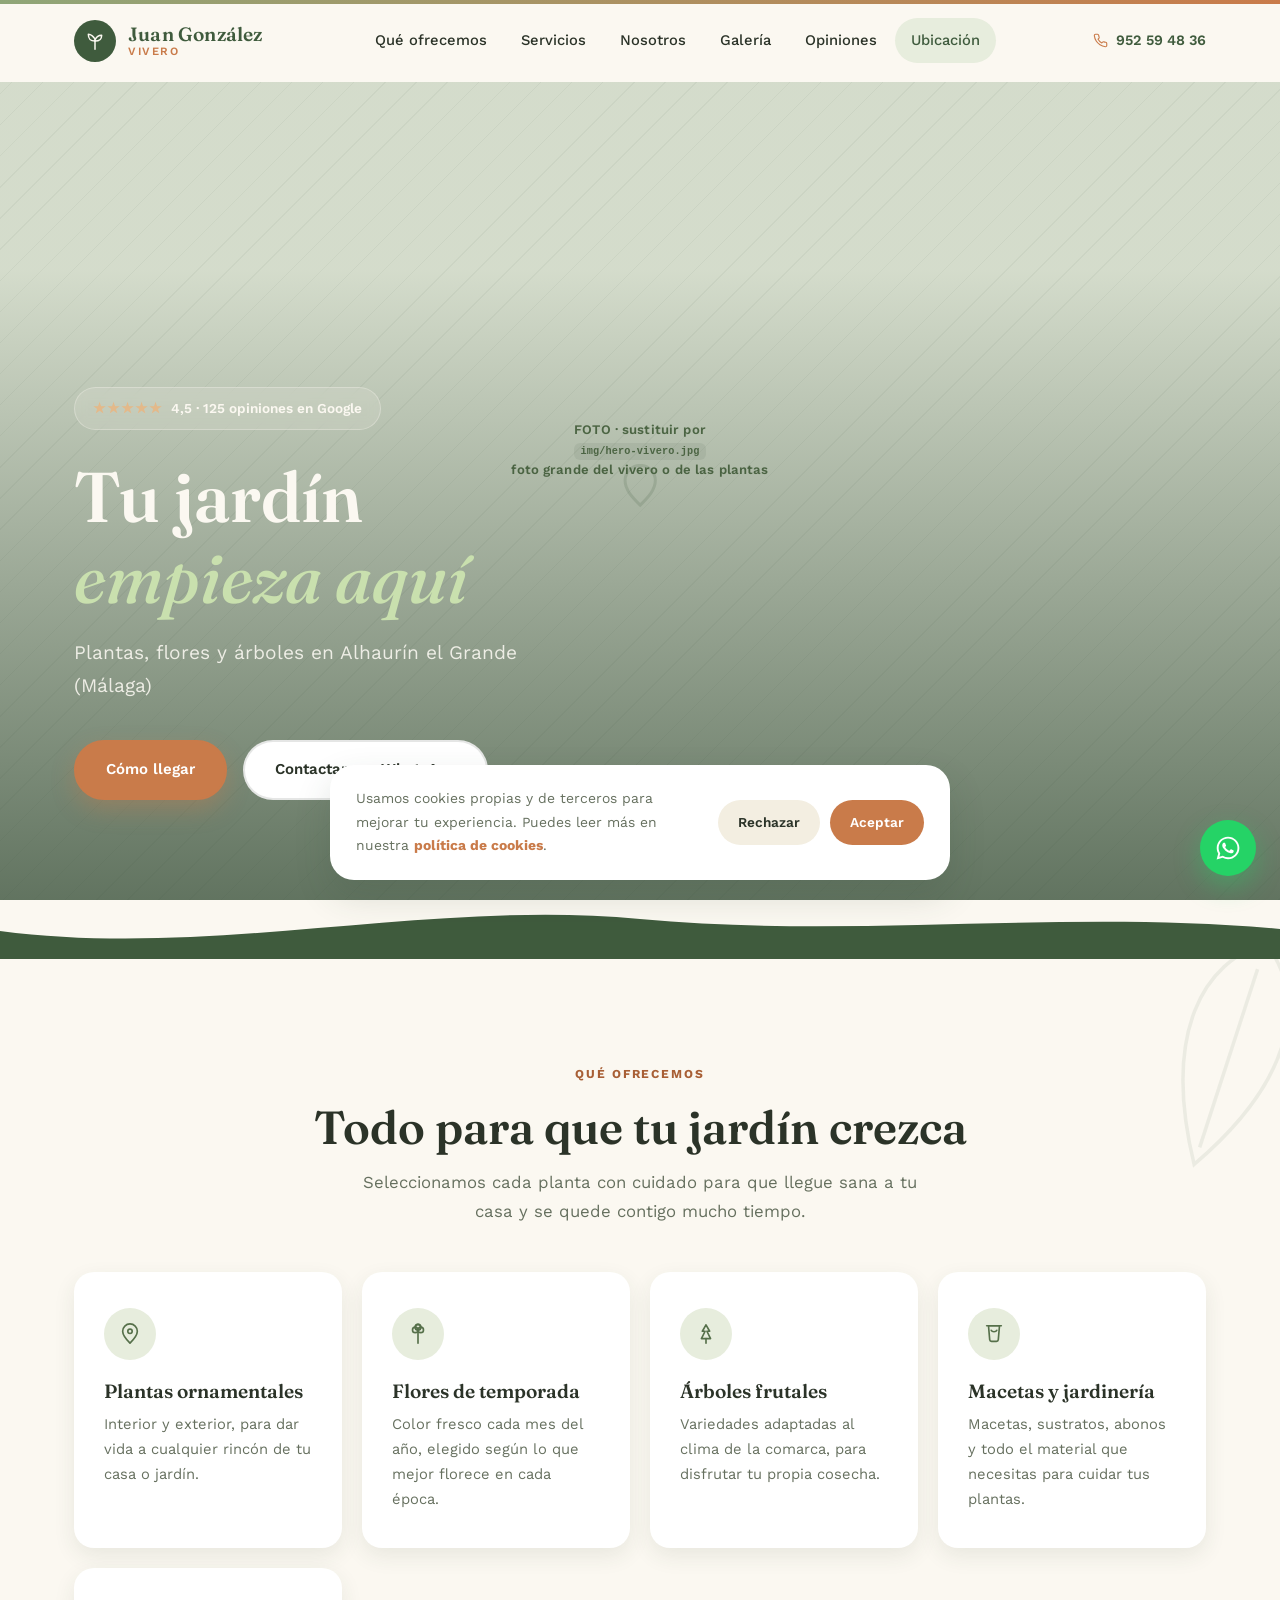
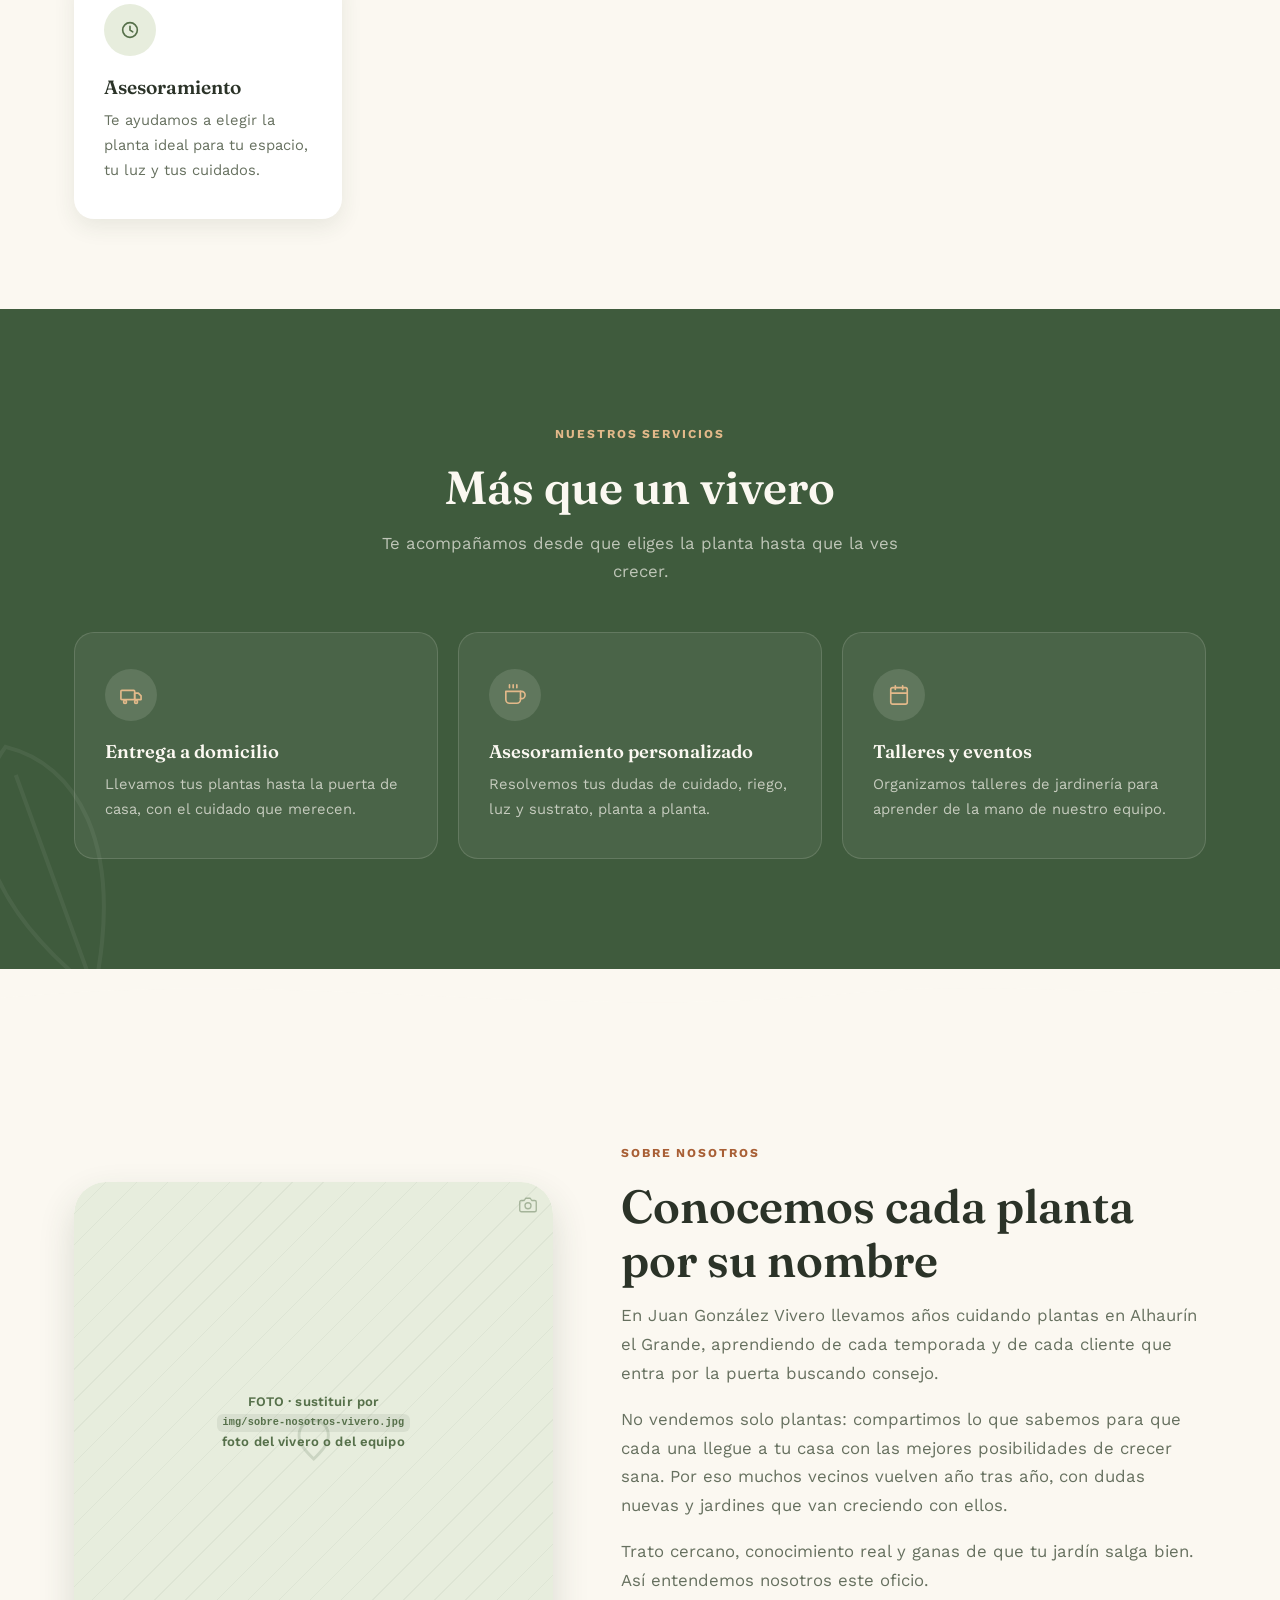
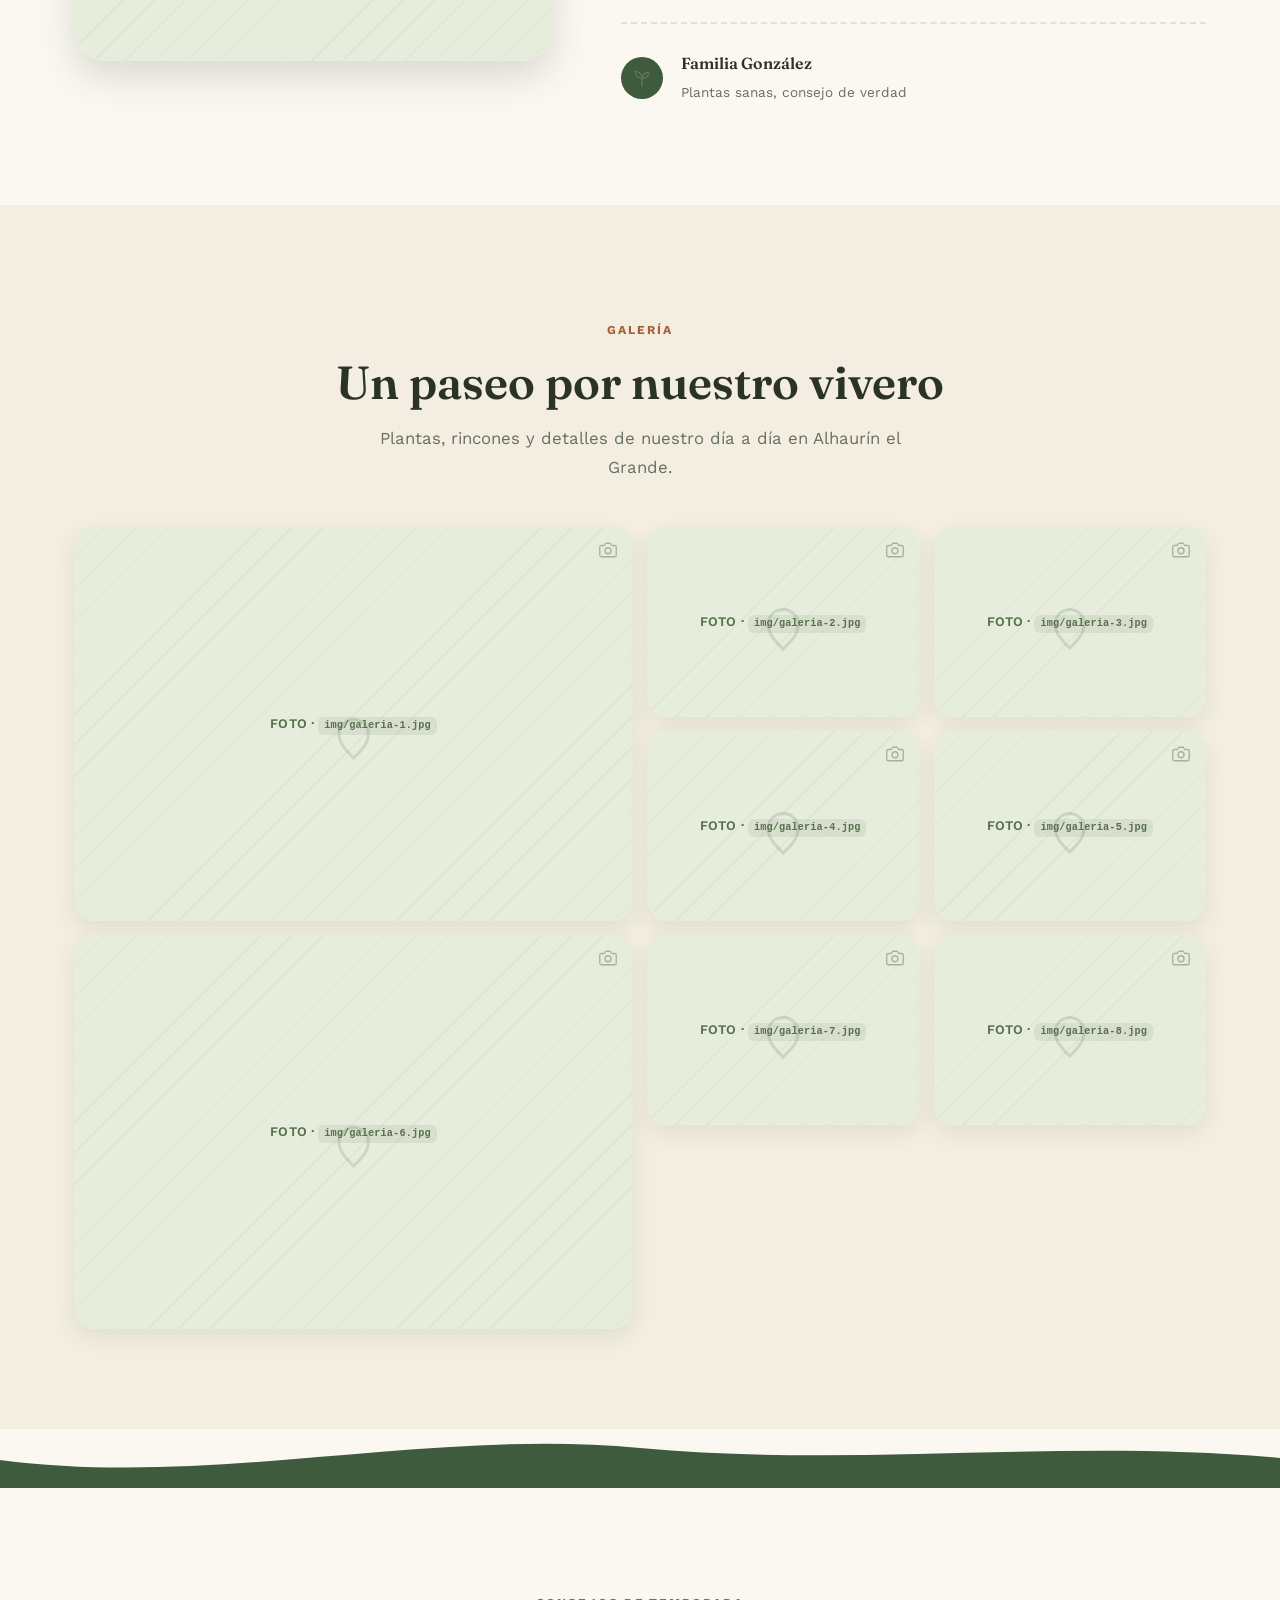
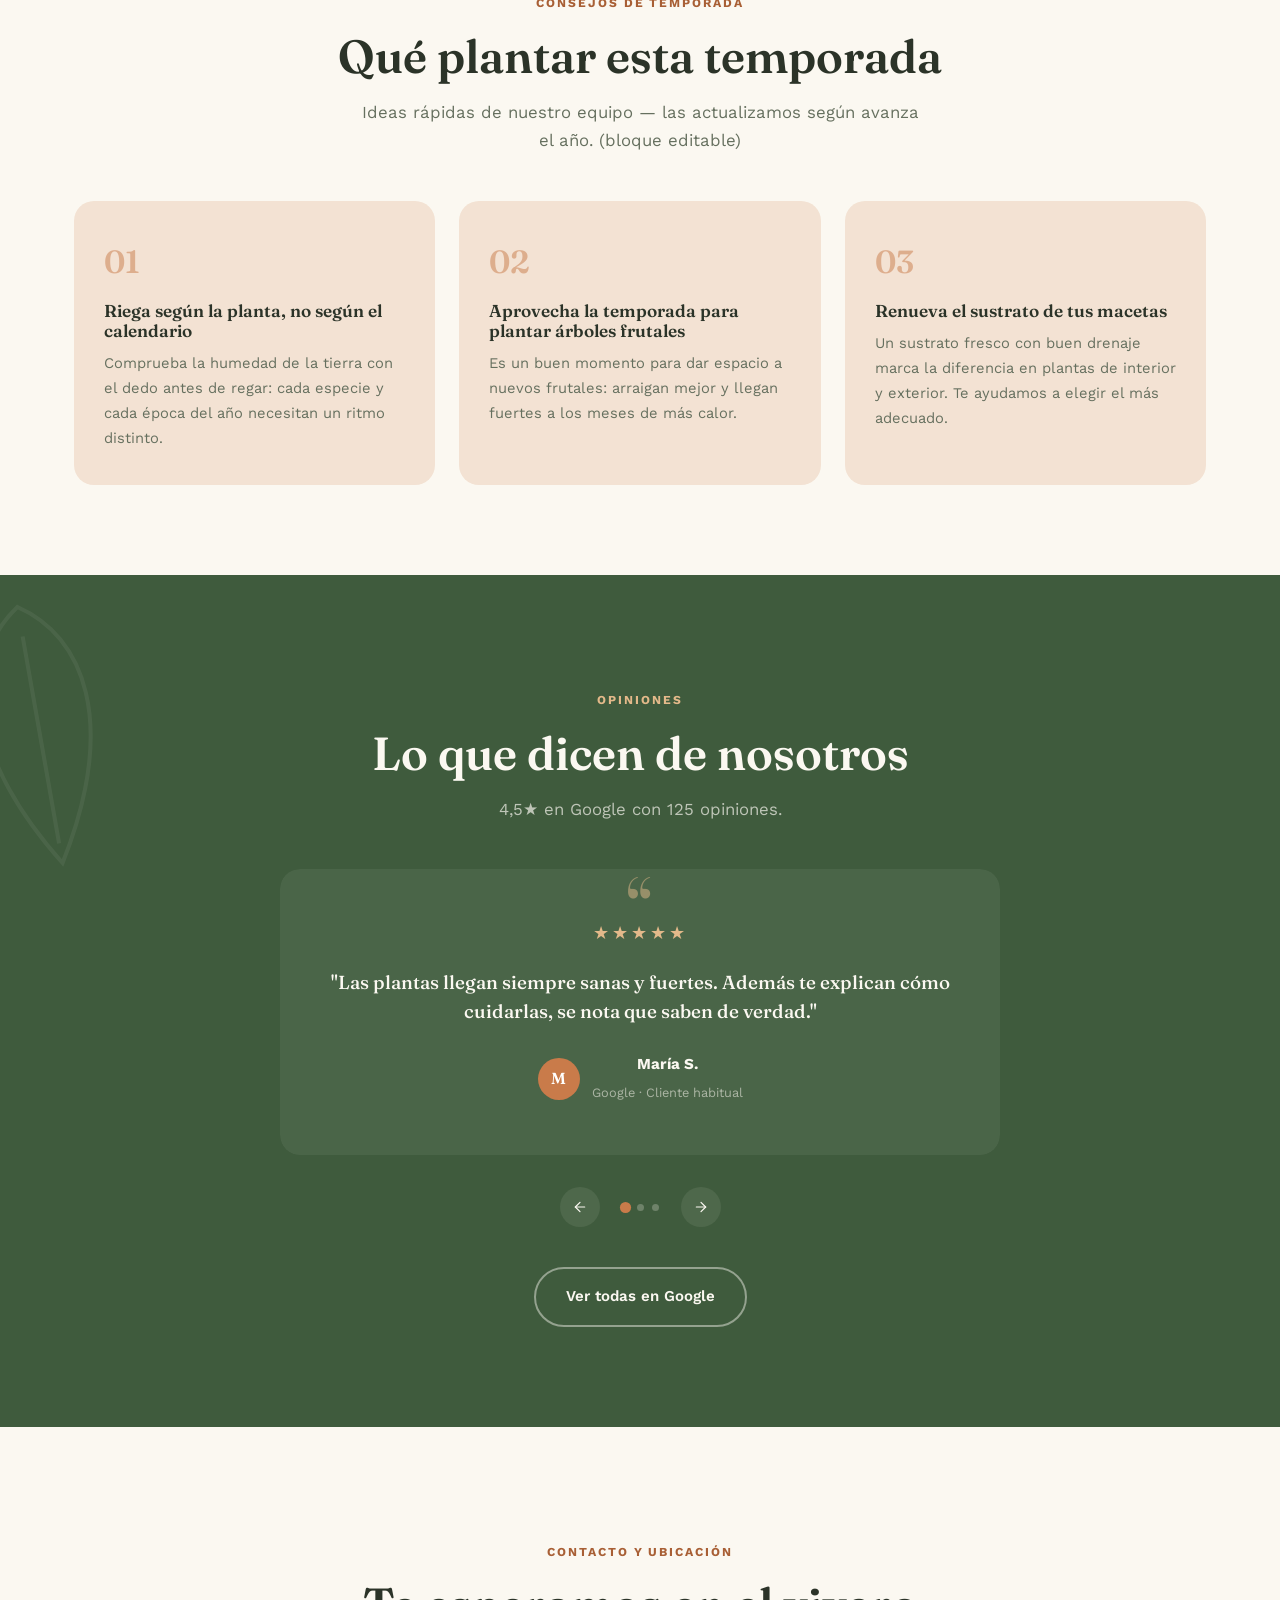
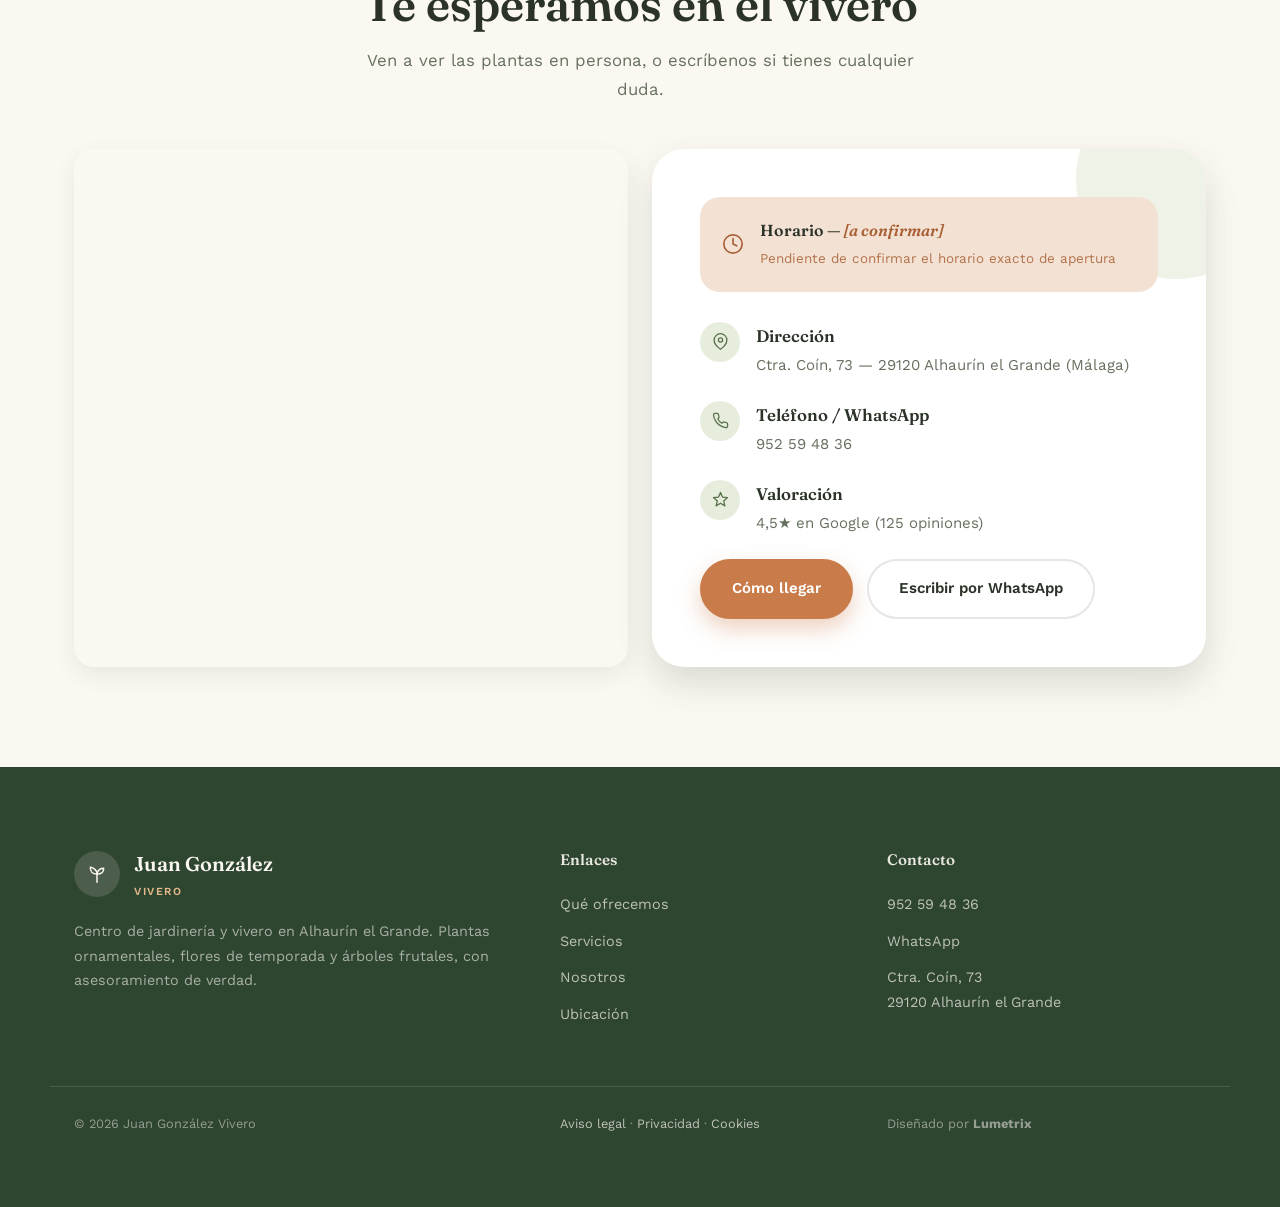
==== index.html @ 70d8cc51 "Primera versión de la web de Juan González Vivero One-page en HTML/CSS/JS puro con hero, categorías," ====
<!DOCTYPE html>
<html lang="es">
<head>
<meta charset="UTF-8">
<meta name="viewport" content="width=device-width, initial-scale=1.0">
<title>Juan González Vivero — Centro de Jardinería en Alhaurín el Grande (Málaga)</title>
<meta name="description" content="Vivero en Alhaurín el Grande: plantas ornamentales, flores de temporada y árboles frutales. Centro de jardinería en Málaga con asesoramiento experto, entrega a domicilio y talleres. Ctra. Coín, 73.">
<link rel="canonical" href="https://juangonzalezvivero.es/">

<!-- Open Graph -->
<meta property="og:type" content="website">
<meta property="og:title" content="Juan González Vivero — Centro de Jardinería en Alhaurín el Grande">
<meta property="og:description" content="Plantas ornamentales, flores de temporada y árboles frutales. Asesoramiento experto, entrega a domicilio y talleres en nuestro vivero de Alhaurín el Grande (Málaga).">
<meta property="og:image" content="img/og-vivero.jpg">
<meta property="og:image:width" content="1200">
<meta property="og:image:height" content="630">
<meta property="og:locale" content="es_ES">
<meta property="og:site_name" content="Juan González Vivero">
<meta name="twitter:card" content="summary_large_image">

<!-- Favicon -->
<link rel="icon" href="img/favicon.svg" type="image/svg+xml">
<link rel="alternate icon" href="favicon.ico">
<link rel="manifest" href="site.webmanifest">
<meta name="theme-color" content="#3F5B3D">

<!-- Fuentes -->
<link rel="preconnect" href="https://fonts.googleapis.com">
<link rel="preconnect" href="https://fonts.gstatic.com" crossorigin>
<link href="https://fonts.googleapis.com/css2?family=Fraunces:opsz,wght@9..144,500;9..144,600;9..144,700&family=Work+Sans:wght@400;500;600;700&display=swap" rel="stylesheet">

<link rel="stylesheet" href="css/style.css?v=1">

<!-- Schema.org: GardenStore -->
<script type="application/ld+json">
{
  "@context": "https://schema.org",
  "@type": "GardenStore",
  "@id": "https://juangonzalezvivero.es/#negocio",
  "name": "Juan González Vivero",
  "image": "https://juangonzalezvivero.es/img/og-vivero.jpg",
  "telephone": "+34952594836",
  "priceRange": "€€",
  "address": {
    "@type": "PostalAddress",
    "streetAddress": "Ctra. Coín, 73",
    "addressLocality": "Alhaurín el Grande",
    "addressRegion": "Málaga",
    "postalCode": "29120",
    "addressCountry": "ES"
  },
  "geo": {
    "@type": "GeoCoordinates",
    "latitude": 36.6435,
    "longitude": -4.6889
  },
  "aggregateRating": {
    "@type": "AggregateRating",
    "ratingValue": "4.5",
    "reviewCount": "125"
  }
}
</script>
</head>
<body>

<a href="#inicio" class="skip-link">Ir al contenido principal</a>
<div class="franja-acento" aria-hidden="true"></div>

<!-- ============ HEADER ============ -->
<header class="header" id="header">
  <div class="contenedor">
    <a href="#inicio" class="logo">
      <span class="logo-badge" aria-hidden="true">
        <svg class="icono-svg" viewBox="0 0 24 24"><path d="M12 22V12"/><path d="M12 12C12 6 6 4 4 4c0 6 2 8 8 8Z"/><path d="M12 12c0-5 5-7 8-7 0 6-3 7-8 7Z"/></svg>
      </span>
      <span class="logo-texto">Juan González<span>Vivero</span></span>
    </a>

    <nav class="nav-desktop">
      <a href="#ofrecemos">Qué ofrecemos</a>
      <a href="#servicios">Servicios</a>
      <a href="#nosotros">Nosotros</a>
      <a href="#galeria">Galería</a>
      <a href="#opiniones">Opiniones</a>
      <a href="#contacto">Ubicación</a>
    </nav>

    <div class="nav-cta">
      <a href="tel:+34952594836" class="nav-tel"><svg class="icono-svg" viewBox="0 0 24 24"><path d="M22 16.92v3a2 2 0 0 1-2.18 2 19.79 19.79 0 0 1-8.63-3.07 19.5 19.5 0 0 1-6-6 19.79 19.79 0 0 1-3.07-8.67A2 2 0 0 1 4.11 2h3a2 2 0 0 1 2 1.72c.127.96.361 1.903.7 2.81a2 2 0 0 1-.45 2.11L8.09 9.91a16 16 0 0 0 6 6l1.27-1.27a2 2 0 0 1 2.11-.45c.907.339 1.85.573 2.81.7A2 2 0 0 1 22 16.92z"/></svg> 952 59 48 36</a>
      <button class="btn-menu" id="btnMenu" aria-label="Abrir menú">
        <span></span><span></span><span></span>
      </button>
    </div>
  </div>

  <div class="nav-movil" id="navMovil">
    <a href="#ofrecemos">Qué ofrecemos</a>
    <a href="#servicios">Servicios</a>
    <a href="#nosotros">Nosotros</a>
    <a href="#galeria">Galería</a>
    <a href="#opiniones">Opiniones</a>
    <a href="#contacto">Ubicación</a>
    <a href="tel:+34952594836" class="nav-tel"><svg class="icono-svg" viewBox="0 0 24 24"><path d="M22 16.92v3a2 2 0 0 1-2.18 2 19.79 19.79 0 0 1-8.63-3.07 19.5 19.5 0 0 1-6-6 19.79 19.79 0 0 1-3.07-8.67A2 2 0 0 1 4.11 2h3a2 2 0 0 1 2 1.72c.127.96.361 1.903.7 2.81a2 2 0 0 1-.45 2.11L8.09 9.91a16 16 0 0 0 6 6l1.27-1.27a2 2 0 0 1 2.11-.45c.907.339 1.85.573 2.81.7A2 2 0 0 1 22 16.92z"/></svg> 952 59 48 36</a>
  </div>
</header>

<!-- ============ HERO ============ -->
<section class="hero" id="inicio">
  <div class="hero-fondo">
    <div class="img-placeholder img-placeholder-hero" role="img" aria-label="Foto del vivero pendiente">
      <span>FOTO · sustituir por<br><code>img/hero-vivero.jpg</code><br>foto grande del vivero o de las plantas</span>
    </div>
  </div>
  <div class="hero-velo" aria-hidden="true"></div>

  <div class="contenedor hero-contenido">
    <span class="badge-valoracion"><span class="estrellas">★★★★★</span> 4,5 · 125 opiniones en Google</span>
    <h1>Tu jardín<br><em>empieza aquí</em></h1>
    <p class="hero-sub">Plantas, flores y árboles en Alhaurín el Grande (Málaga)</p>
    <div class="hero-botones">
      <a href="https://www.google.com/maps/dir/?api=1&destination=Ctra.+Co%C3%ADn+73+Alhaur%C3%ADn+el+Grande+M%C3%A1laga" target="_blank" rel="noopener" class="btn btn-primario">Cómo llegar</a>
      <a href="https://wa.me/34952594836?text=Hola%2C%20quer%C3%ADa%20hacer%20una%20consulta" target="_blank" rel="noopener" class="btn btn-secundario">Contactar por WhatsApp</a>
    </div>
  </div>

  <a href="#ofrecemos" class="hero-scroll" aria-label="Bajar a la siguiente sección">
    <svg class="icono-svg" viewBox="0 0 24 24"><line x1="12" y1="5" x2="12" y2="19"/><polyline points="19 12 12 19 5 12"/></svg>
  </a>
</section>

<div class="separador separador-1" aria-hidden="true">
  <svg viewBox="0 0 1200 60" preserveAspectRatio="none"><path d="M0,32 C200,60 400,0 600,20 C800,40 1000,10 1200,30 L1200,60 L0,60 Z"/></svg>
</div>

<!-- ============ QUÉ OFRECEMOS ============ -->
<section class="ofrecemos" id="ofrecemos">
  <div class="hoja-decorativa hoja-1" aria-hidden="true">
    <svg viewBox="0 0 100 140"><path d="M50 5C20 25 10 70 50 135C90 70 80 25 50 5Z"/><line x1="50" y1="20" x2="50" y2="125"/></svg>
  </div>
  <div class="contenedor">
    <div class="cabecera-seccion reveal">
      <span class="etiqueta">Qué ofrecemos</span>
      <h2 class="titulo-seccion">Todo para que tu jardín crezca</h2>
      <p class="subtitulo-seccion">Seleccionamos cada planta con cuidado para que llegue sana a tu casa y se quede contigo mucho tiempo.</p>
    </div>

    <div class="grid-categorias">
      <div class="tarjeta-categoria reveal reveal-1">
        <div class="icono-categoria"><svg class="icono-svg" viewBox="0 0 24 24"><path d="M12 22c-4-4-8-8-8-13a8 8 0 0 1 16 0c0 5-4 9-8 13Z"/><circle cx="12" cy="9" r="2.4"/></svg></div>
        <h3>Plantas ornamentales</h3>
        <p>Interior y exterior, para dar vida a cualquier rincón de tu casa o jardín.</p>
      </div>
      <div class="tarjeta-categoria reveal reveal-2">
        <div class="icono-categoria"><svg class="icono-svg" viewBox="0 0 24 24"><path d="M12 7.5a3 3 0 1 0 -3 -3 3 3 0 0 0 3 3Z"/><path d="M12 7.5a3 3 0 1 1 3 -3 3 3 0 0 1 -3 3Z"/><path d="M12 7.5a3 3 0 1 0 -3 3 3 3 0 0 0 3 -3Z"/><path d="M12 7.5a3 3 0 1 1 3 3 3 3 0 0 1 -3 -3Z"/><line x1="12" y1="10.5" x2="12" y2="22"/></svg></div>
        <h3>Flores de temporada</h3>
        <p>Color fresco cada mes del año, elegido según lo que mejor florece en cada época.</p>
      </div>
      <div class="tarjeta-categoria reveal reveal-3">
        <div class="icono-categoria"><svg class="icono-svg" viewBox="0 0 24 24"><path d="M12 2 8 9h3l-4 8h10l-4-8h3Z"/><line x1="12" y1="17" x2="12" y2="22"/></svg></div>
        <h3>Árboles frutales</h3>
        <p>Variedades adaptadas al clima de la comarca, para disfrutar tu propia cosecha.</p>
      </div>
      <div class="tarjeta-categoria reveal reveal-4">
        <div class="icono-categoria"><svg class="icono-svg" viewBox="0 0 24 24"><path d="M6 3h12l-1.3 15.2a2 2 0 0 1-2 1.8H9.3a2 2 0 0 1-2-1.8L6 3z"/><line x1="4" y1="3" x2="20" y2="3"/><path d="M9 8c1 2 5 2 6 0"/></svg></div>
        <h3>Macetas y jardinería</h3>
        <p>Macetas, sustratos, abonos y todo el material que necesitas para cuidar tus plantas.</p>
      </div>
      <div class="tarjeta-categoria reveal reveal-1">
        <div class="icono-categoria"><svg class="icono-svg" viewBox="0 0 24 24"><path d="M12 20a8 8 0 1 0 0-16 8 8 0 0 0 0 16Z"/><path d="M12 8v4l3 2"/></svg></div>
        <h3>Asesoramiento</h3>
        <p>Te ayudamos a elegir la planta ideal para tu espacio, tu luz y tus cuidados.</p>
      </div>
    </div>
  </div>
</section>

<!-- ============ SERVICIOS ============ -->
<section class="servicios seccion-oscura" id="servicios">
  <div class="hoja-decorativa hoja-2" aria-hidden="true">
    <svg viewBox="0 0 100 140"><path d="M50 5C20 25 10 70 50 135C90 70 80 25 50 5Z"/><line x1="50" y1="20" x2="50" y2="125"/></svg>
  </div>
  <div class="contenedor">
    <div class="cabecera-seccion reveal">
      <span class="etiqueta">Nuestros servicios</span>
      <h2 class="titulo-seccion">Más que un vivero</h2>
      <p class="subtitulo-seccion">Te acompañamos desde que eliges la planta hasta que la ves crecer.</p>
    </div>

    <div class="grid-servicios">
      <div class="tarjeta-servicio reveal reveal-1">
        <div class="icono-servicio"><svg class="icono-svg" viewBox="0 0 24 24"><rect x="1" y="7" width="15" height="10" rx="1"/><path d="M16 10h4l3 3v4h-7z"/><circle cx="5.5" cy="19.5" r="1.6"/><circle cx="17.5" cy="19.5" r="1.6"/></svg></div>
        <h4>Entrega a domicilio</h4>
        <p>Llevamos tus plantas hasta la puerta de casa, con el cuidado que merecen.</p>
      </div>
      <div class="tarjeta-servicio reveal reveal-2">
        <div class="icono-servicio"><svg class="icono-svg" viewBox="0 0 24 24"><path d="M18 8h1a4 4 0 0 1 0 8h-1"/><path d="M2 8h16v9a4 4 0 0 1-4 4H6a4 4 0 0 1-4-4V8z"/><line x1="6" y1="1" x2="6" y2="4"/><line x1="10" y1="1" x2="10" y2="4"/><line x1="14" y1="1" x2="14" y2="4"/></svg></div>
        <h4>Asesoramiento personalizado</h4>
        <p>Resolvemos tus dudas de cuidado, riego, luz y sustrato, planta a planta.</p>
      </div>
      <div class="tarjeta-servicio reveal reveal-3">
        <div class="icono-servicio"><svg class="icono-svg" viewBox="0 0 24 24"><rect x="3" y="4" width="18" height="18" rx="2"/><line x1="16" y1="2" x2="16" y2="6"/><line x1="8" y1="2" x2="8" y2="6"/><line x1="3" y1="10" x2="21" y2="10"/></svg></div>
        <h4>Talleres y eventos</h4>
        <p>Organizamos talleres de jardinería para aprender de la mano de nuestro equipo.</p>
      </div>
    </div>
  </div>
</section>

<div class="separador separador-2" aria-hidden="true">
  <svg viewBox="0 0 1200 60" preserveAspectRatio="none"><path d="M0,30 C300,0 500,55 800,25 C950,10 1100,35 1200,20 L1200,60 L0,60 Z"/></svg>
</div>

<!-- ============ SOBRE NOSOTROS ============ -->
<section class="nosotros" id="nosotros">
  <div class="contenedor">
    <div class="nosotros-imagen reveal">
      <div class="img-placeholder" role="img" aria-label="Foto del vivero o del equipo pendiente">
        <span>FOTO · sustituir por<br><code>img/sobre-nosotros-vivero.jpg</code><br>foto del vivero o del equipo</span>
      </div>
    </div>
    <div class="nosotros-texto reveal">
      <span class="etiqueta">Sobre nosotros</span>
      <h2 class="titulo-seccion">Conocemos cada planta por su nombre</h2>
      <p>En Juan González Vivero llevamos años cuidando plantas en Alhaurín el Grande, aprendiendo de cada temporada y de cada cliente que entra por la puerta buscando consejo.</p>
      <p>No vendemos solo plantas: compartimos lo que sabemos para que cada una llegue a tu casa con las mejores posibilidades de crecer sana. Por eso muchos vecinos vuelven año tras año, con dudas nuevas y jardines que van creciendo con ellos.</p>
      <p>Trato cercano, conocimiento real y ganas de que tu jardín salga bien. Así entendemos nosotros este oficio.</p>
      <div class="nosotros-firma">
        <span class="logo-badge" aria-hidden="true">
          <svg class="icono-svg" viewBox="0 0 24 24"><path d="M12 22V12"/><path d="M12 12C12 6 6 4 4 4c0 6 2 8 8 8Z"/><path d="M12 12c0-5 5-7 8-7 0 6-3 7-8 7Z"/></svg>
        </span>
        <div>
          <strong>Familia González</strong>
          <span>Plantas sanas, consejo de verdad</span>
        </div>
      </div>
    </div>
  </div>
</section>

<!-- ============ GALERÍA ============ -->
<section class="galeria" id="galeria">
  <div class="contenedor">
    <div class="cabecera-seccion reveal">
      <span class="etiqueta">Galería</span>
      <h2 class="titulo-seccion">Un paseo por nuestro vivero</h2>
      <p class="subtitulo-seccion">Plantas, rincones y detalles de nuestro día a día en Alhaurín el Grande.</p>
    </div>

    <div class="grid-galeria reveal">
      <button class="item-galeria item-galeria-grande" data-lightbox="1">
        <div class="img-placeholder"><span>FOTO · <code>img/galeria-1.jpg</code></span></div>
      </button>
      <button class="item-galeria" data-lightbox="2">
        <div class="img-placeholder"><span>FOTO · <code>img/galeria-2.jpg</code></span></div>
      </button>
      <button class="item-galeria" data-lightbox="3">
        <div class="img-placeholder"><span>FOTO · <code>img/galeria-3.jpg</code></span></div>
      </button>
      <button class="item-galeria" data-lightbox="4">
        <div class="img-placeholder"><span>FOTO · <code>img/galeria-4.jpg</code></span></div>
      </button>
      <button class="item-galeria" data-lightbox="5">
        <div class="img-placeholder"><span>FOTO · <code>img/galeria-5.jpg</code></span></div>
      </button>
      <button class="item-galeria item-galeria-grande" data-lightbox="6">
        <div class="img-placeholder"><span>FOTO · <code>img/galeria-6.jpg</code></span></div>
      </button>
      <button class="item-galeria" data-lightbox="7">
        <div class="img-placeholder"><span>FOTO · <code>img/galeria-7.jpg</code></span></div>
      </button>
      <button class="item-galeria" data-lightbox="8">
        <div class="img-placeholder"><span>FOTO · <code>img/galeria-8.jpg</code></span></div>
      </button>
    </div>
  </div>
</section>

<div class="separador separador-1" aria-hidden="true">
  <svg viewBox="0 0 1200 60" preserveAspectRatio="none"><path d="M0,32 C200,60 400,0 600,20 C800,40 1000,10 1200,30 L1200,60 L0,60 Z"/></svg>
</div>

<!-- ============ CONSEJOS DE TEMPORADA ============ -->
<section class="consejos" id="consejos">
  <div class="contenedor">
    <div class="cabecera-seccion reveal">
      <span class="etiqueta">Consejos de temporada</span>
      <h2 class="titulo-seccion">Qué plantar esta temporada</h2>
      <p class="subtitulo-seccion">Ideas rápidas de nuestro equipo — las actualizamos según avanza el año. <em>(bloque editable)</em></p>
    </div>

    <div class="grid-consejos">
      <div class="tarjeta-consejo reveal reveal-1">
        <span class="numero-consejo">01</span>
        <h4>Riega según la planta, no según el calendario</h4>
        <p>Comprueba la humedad de la tierra con el dedo antes de regar: cada especie y cada época del año necesitan un ritmo distinto.</p>
      </div>
      <div class="tarjeta-consejo reveal reveal-2">
        <span class="numero-consejo">02</span>
        <h4>Aprovecha la temporada para plantar árboles frutales</h4>
        <p>Es un buen momento para dar espacio a nuevos frutales: arraigan mejor y llegan fuertes a los meses de más calor.</p>
      </div>
      <div class="tarjeta-consejo reveal reveal-3">
        <span class="numero-consejo">03</span>
        <h4>Renueva el sustrato de tus macetas</h4>
        <p>Un sustrato fresco con buen drenaje marca la diferencia en plantas de interior y exterior. Te ayudamos a elegir el más adecuado.</p>
      </div>
    </div>
  </div>
</section>

<!-- ============ OPINIONES ============ -->
<section class="opiniones seccion-oscura" id="opiniones">
  <div class="hoja-decorativa hoja-3" aria-hidden="true">
    <svg viewBox="0 0 100 140"><path d="M50 5C20 25 10 70 50 135C90 70 80 25 50 5Z"/><line x1="50" y1="20" x2="50" y2="125"/></svg>
  </div>
  <div class="contenedor">
    <div class="cabecera-seccion reveal">
      <span class="etiqueta">Opiniones</span>
      <h2 class="titulo-seccion">Lo que dicen de nosotros</h2>
      <p class="subtitulo-seccion">4,5★ en Google con 125 opiniones.</p>
    </div>

    <div class="carrusel-wrap reveal">
      <div class="carrusel-pista">
        <div class="carrusel-slides" id="carruselSlides">
          <div class="slide-opinion">
            <div class="tarjeta-opinion">
              <div class="estrellas">★★★★★</div>
              <p>"Las plantas llegan siempre sanas y fuertes. Además te explican cómo cuidarlas, se nota que saben de verdad."</p>
              <div class="autor">
                <div class="avatar-opinion">M</div>
                <div><strong>María S.</strong><span>Google · Cliente habitual</span></div>
              </div>
            </div>
          </div>
          <div class="slide-opinion">
            <div class="tarjeta-opinion">
              <div class="estrellas">★★★★★</div>
              <p>"Gran variedad de árboles frutales y muy buen precio. El trato es cercano y te aconsejan sin prisa."</p>
              <div class="autor">
                <div class="avatar-opinion">J</div>
                <div><strong>José L.</strong><span>Google · Vecino de Alhaurín</span></div>
              </div>
            </div>
          </div>
          <div class="slide-opinion">
            <div class="tarjeta-opinion">
              <div class="estrellas">★★★★★</div>
              <p>"Fui buscando una planta para un rincón sin luz y salí con la ideal. Asesoramiento de diez."</p>
              <div class="autor">
                <div class="avatar-opinion">C</div>
                <div><strong>Carmen R.</strong><span>Google · Cliente habitual</span></div>
              </div>
            </div>
          </div>
        </div>
      </div>

      <div class="carrusel-controles">
        <button class="carrusel-flecha" id="flechaAnterior" aria-label="Anterior"><svg class="icono-svg" viewBox="0 0 24 24"><line x1="19" y1="12" x2="5" y2="12"/><polyline points="12 19 5 12 12 5"/></svg></button>
        <div class="carrusel-puntos" id="carruselPuntos"></div>
        <button class="carrusel-flecha" id="flechaSiguiente" aria-label="Siguiente"><svg class="icono-svg" viewBox="0 0 24 24"><line x1="5" y1="12" x2="19" y2="12"/><polyline points="12 5 19 12 12 19"/></svg></button>
      </div>
    </div>

    <div class="opiniones-cta reveal">
      <a href="https://www.google.com/maps/search/?api=1&query=Juan+Gonzalez+Vivero+Ctra+Coin+73+Alhaurin+el+Grande" target="_blank" rel="noopener" class="btn btn-outline-claro">Ver todas en Google</a>
    </div>
  </div>
</section>

<!-- ============ CONTACTO Y UBICACIÓN ============ -->
<section class="ubicacion" id="contacto">
  <div class="contenedor">
    <div class="cabecera-seccion reveal">
      <span class="etiqueta">Contacto y ubicación</span>
      <h2 class="titulo-seccion">Te esperamos en el vivero</h2>
      <p class="subtitulo-seccion">Ven a ver las plantas en persona, o escríbenos si tienes cualquier duda.</p>
    </div>

    <div class="ubicacion-grid reveal">
      <div class="ubicacion-mapa">
        <iframe
          src="https://www.google.com/maps?q=Ctra.+Co%C3%ADn+73+Alhaur%C3%ADn+el+Grande+M%C3%A1laga&output=embed"
          loading="lazy"
          referrerpolicy="no-referrer-when-downgrade"
          title="Mapa Juan González Vivero"></iframe>
      </div>

      <div class="ubicacion-info">
        <div class="horario-destacado">
          <svg class="icono-svg" viewBox="0 0 24 24"><circle cx="12" cy="12" r="10"/><polyline points="12 6 12 12 16 14"/></svg>
          <div>
            <strong>Horario — <em>[a confirmar]</em></strong>
            <span>Pendiente de confirmar el horario exacto de apertura</span>
          </div>
        </div>

        <div class="info-fila">
          <div class="info-icono"><svg class="icono-svg" viewBox="0 0 24 24"><path d="M21 10c0 7-9 13-9 13s-9-6-9-13a9 9 0 0 1 18 0z"/><circle cx="12" cy="10" r="3"/></svg></div>
          <div class="info-texto"><strong>Dirección</strong><p>Ctra. Coín, 73 — 29120 Alhaurín el Grande (Málaga)</p></div>
        </div>
        <div class="info-fila">
          <div class="info-icono"><svg class="icono-svg" viewBox="0 0 24 24"><path d="M22 16.92v3a2 2 0 0 1-2.18 2 19.79 19.79 0 0 1-8.63-3.07 19.5 19.5 0 0 1-6-6 19.79 19.79 0 0 1-3.07-8.67A2 2 0 0 1 4.11 2h3a2 2 0 0 1 2 1.72c.127.96.361 1.903.7 2.81a2 2 0 0 1-.45 2.11L8.09 9.91a16 16 0 0 0 6 6l1.27-1.27a2 2 0 0 1 2.11-.45c.907.339 1.85.573 2.81.7A2 2 0 0 1 22 16.92z"/></svg></div>
          <div class="info-texto"><strong>Teléfono / WhatsApp</strong><p><a href="tel:+34952594836">952 59 48 36</a></p></div>
        </div>
        <div class="info-fila">
          <div class="info-icono"><svg class="icono-svg" viewBox="0 0 24 24"><path d="M12 17.27L18.18 21l-1.64-7.03L22 9.24l-7.19-.61L12 2 9.19 8.63 2 9.24l5.46 4.73L5.82 21z"/></svg></div>
          <div class="info-texto"><strong>Valoración</strong><p>4,5★ en Google (125 opiniones)</p></div>
        </div>

        <div class="ubicacion-botones">
          <a href="https://www.google.com/maps/dir/?api=1&destination=Ctra.+Co%C3%ADn+73+Alhaur%C3%ADn+el+Grande+M%C3%A1laga" target="_blank" rel="noopener" class="btn btn-primario">Cómo llegar</a>
          <a href="https://wa.me/34952594836?text=Hola%2C%20quer%C3%ADa%20hacer%20una%20consulta" target="_blank" rel="noopener" class="btn btn-secundario">Escribir por WhatsApp</a>
        </div>
      </div>
    </div>
  </div>
</section>

<!-- ============ FOOTER ============ -->
<footer class="footer">
  <div class="contenedor">
    <div class="footer-col">
      <div class="footer-logo">
        <span class="logo-badge" aria-hidden="true">
          <svg class="icono-svg" viewBox="0 0 24 24"><path d="M12 22V12"/><path d="M12 12C12 6 6 4 4 4c0 6 2 8 8 8Z"/><path d="M12 12c0-5 5-7 8-7 0 6-3 7-8 7Z"/></svg>
        </span>
        <span class="footer-logo-texto">Juan González<span>Vivero</span></span>
      </div>
      <p>Centro de jardinería y vivero en Alhaurín el Grande. Plantas ornamentales, flores de temporada y árboles frutales, con asesoramiento de verdad.</p>
    </div>

    <div class="footer-col">
      <h5>Enlaces</h5>
      <ul>
        <li><a href="#ofrecemos">Qué ofrecemos</a></li>
        <li><a href="#servicios">Servicios</a></li>
        <li><a href="#nosotros">Nosotros</a></li>
        <li><a href="#contacto">Ubicación</a></li>
      </ul>
    </div>

    <div class="footer-col">
      <h5>Contacto</h5>
      <ul>
        <li><a href="tel:+34952594836">952 59 48 36</a></li>
        <li><a href="https://wa.me/34952594836" target="_blank" rel="noopener">WhatsApp</a></li>
        <li>Ctra. Coín, 73<br>29120 Alhaurín el Grande</li>
      </ul>
    </div>
  </div>

  <div class="contenedor footer-bottom">
    <span>© <span id="anio"></span> Juan González Vivero</span>
    <span>
      <a href="legal/aviso-legal.html">Aviso legal</a> ·
      <a href="legal/privacidad.html">Privacidad</a> ·
      <a href="legal/cookies.html">Cookies</a>
    </span>
    <span>Diseñado por <strong>Lumetrix</strong></span>
  </div>
</footer>

<!-- WhatsApp flotante -->
<a href="https://wa.me/34952594836?text=Hola%2C%20quer%C3%ADa%20hacer%20una%20consulta" target="_blank" rel="noopener" class="whatsapp-flotante" aria-label="Escribir por WhatsApp">
  <svg class="icono-whatsapp" viewBox="0 0 448 512" aria-hidden="true"><path d="M380.9 97.1C339 55.1 283.2 32 223.9 32c-122.4 0-222 99.6-222 222 0 39.1 10.2 77.3 29.6 111L0 480l117.7-30.9c32.4 17.7 68.9 27 106.1 27h.1c122.3 0 224.1-99.6 224.1-222 0-59.3-25.2-115-67.1-157zm-157 341.6c-33.2 0-65.7-8.9-94-25.7l-6.7-4-69.8 18.3L72 359.2l-4.4-7c-18.5-29.4-28.2-63.3-28.2-98.2 0-101.7 82.8-184.5 184.6-184.5 49.3 0 95.6 19.2 130.4 54.1 34.8 34.9 56.2 81.2 56.1 130.5 0 101.8-84.9 184.6-186.6 184.6zm101.2-138.2c-5.5-2.8-32.8-16.2-37.9-18-5.1-1.9-8.8-2.8-12.5 2.8-3.7 5.6-14.3 18-17.6 21.8-3.2 3.7-6.5 4.2-12 1.4-32.6-16.3-54-29.1-75.5-66-5.7-9.8 5.7-9.1 16.3-30.3 1.8-3.7.9-6.9-.5-9.7-1.4-2.8-12.5-30.1-17.1-41.2-4.5-10.8-9.1-9.3-12.5-9.5-3.2-.2-6.9-.2-10.6-.2-3.7 0-9.7 1.4-14.8 6.9-5.1 5.6-19.4 19-19.4 46.3s19.9 53.7 22.6 57.4c2.8 3.7 39.1 59.7 94.8 83.8 35.2 15.2 49 16.5 66.6 13.9 10.7-1.6 32.8-13.4 37.4-26.4 4.6-13 4.6-24.1 3.2-26.4-1.3-2.5-5-3.9-10.5-6.6z"/></svg>
</a>

<!-- Volver arriba -->
<button class="volver-arriba" id="btnVolverArriba" aria-label="Volver arriba">
  <svg class="icono-svg" viewBox="0 0 24 24"><line x1="12" y1="19" x2="12" y2="5"/><polyline points="5 12 12 5 19 12"/></svg>
</button>

<!-- Lightbox galería -->
<div class="lightbox" id="lightbox">
  <button class="lightbox-cerrar" id="lightboxCerrar" aria-label="Cerrar">
    <svg class="icono-svg" viewBox="0 0 24 24"><line x1="18" y1="6" x2="6" y2="18"/><line x1="6" y1="6" x2="18" y2="18"/></svg>
  </button>
  <div class="lightbox-contenido" id="lightboxContenido"></div>
</div>

<!-- Cookies -->
<div class="cookies-banner" id="cookiesBanner">
  <p>Usamos cookies propias y de terceros para mejorar tu experiencia. Puedes leer más en nuestra <a href="legal/cookies.html">política de cookies</a>.</p>
  <div class="cookies-botones">
    <button class="btn-cookie-rechazar" id="btnRechazarCookies">Rechazar</button>
    <button class="btn-cookie-aceptar" id="btnAceptarCookies">Aceptar</button>
  </div>
</div>

<script src="js/main.js"></script>
</body>
</html>
---- css/style.css ----
/* ============================================
   JUAN GONZÁLEZ VIVERO — estilos
   Dirección de arte: vivero natural, fresco y acogedor, con elegancia
   Paleta: verde hoja #3F5B3D · salvia #8FA678 · terracota #C97B4A · crema #FBF8F1
============================================ */

:root {
  --verde-oscuro: #2E4530;
  --verde-hoja: #3F5B3D;
  --verde-oliva: #6B7F4F;
  --salvia: #8FA678;
  --salvia-suave: #E7EDDD;
  --salvia-fuerte: #56704A;
  --terracota: #C97B4A;
  --terracota-suave: #F3E2D3;
  --terracota-fuerte: #A85F35;
  --crema: #FBF8F1;
  --crema-2: #F3EEE1;
  --texto: #2B3328;
  --texto-suave: #66705F;
  --blanco: #FFFFFF;
  --linea: rgba(43,51,40,0.12);
  --linea-clara: rgba(251,248,241,0.22);
  --radio: 20px;
  --sombra: 0 16px 36px rgba(46,69,48,0.16);
  --sombra-suave: 0 8px 22px rgba(46,69,48,0.09);
  --ff-display: 'Fraunces', serif;
  --ff-texto: 'Work Sans', sans-serif;
}

* { margin: 0; padding: 0; box-sizing: border-box; }

html { scroll-behavior: smooth; scroll-padding-top: 84px; }

body {
  font-family: var(--ff-texto);
  color: var(--texto);
  background: var(--crema);
  overflow-x: hidden;
  line-height: 1.7;
}

img { max-width: 100%; display: block; }
svg { display: block; }
em { font-style: normal; }

a { text-decoration: none; color: inherit; }
ul { list-style: none; }
button { font: inherit; }

:focus-visible { outline: 2px solid var(--terracota); outline-offset: 2px; }

.skip-link {
  position: fixed;
  top: -60px;
  left: 12px;
  z-index: 2000;
  background: var(--verde-hoja);
  color: var(--crema);
  font-family: var(--ff-texto);
  font-weight: 700;
  font-size: 0.85rem;
  padding: 12px 20px;
  border-radius: 50px;
  transition: top .2s ease;
}
.skip-link:focus { top: 12px; }

.franja-acento {
  position: fixed;
  top: 0; left: 0; right: 0;
  height: 4px;
  background: linear-gradient(90deg, var(--salvia), var(--terracota));
  z-index: 1001;
}

h1, h2, h3, h4 {
  font-family: var(--ff-display);
  font-weight: 600;
  color: var(--texto);
  line-height: 1.16;
}

.contenedor {
  width: 100%;
  max-width: 1180px;
  margin: 0 auto;
  padding: 0 24px;
}

section { position: relative; }

.icono-svg { width: 1em; height: 1em; stroke: currentColor; fill: none; stroke-width: 1.8; stroke-linecap: round; stroke-linejoin: round; flex-shrink: 0; }

.etiqueta {
  display: inline-flex;
  align-items: center;
  gap: 8px;
  font-family: var(--ff-texto);
  font-weight: 700;
  font-size: 0.76rem;
  letter-spacing: 0.16em;
  text-transform: uppercase;
  color: var(--terracota-fuerte);
  margin-bottom: 16px;
}

.titulo-seccion {
  font-size: clamp(2rem, 4.2vw, 2.9rem);
  margin-bottom: 14px;
  font-weight: 600;
}

.subtitulo-seccion {
  color: var(--texto-suave);
  font-size: 1.05rem;
  max-width: 560px;
  margin-bottom: 46px;
}

.cabecera-seccion { text-align: center; margin: 0 auto 10px; }
.cabecera-seccion .subtitulo-seccion { margin-left: auto; margin-right: auto; }
.cabecera-seccion .etiqueta { justify-content: center; }

.seccion-oscura { background: var(--verde-hoja); color: var(--crema); }
.seccion-oscura .titulo-seccion, .seccion-oscura h3, .seccion-oscura h4 { color: var(--crema); }
.seccion-oscura .subtitulo-seccion { color: rgba(251,248,241,0.68); }
.seccion-oscura .etiqueta { color: #E3B98A; }

/* -------- Scroll reveal -------- */
.reveal {
  opacity: 0;
  transform: translateY(18px);
  transition: opacity 0.6s ease, transform 0.6s ease;
}
.reveal.visible { opacity: 1; transform: translateY(0); }
.reveal-1 { transition-delay: .05s; }
.reveal-2 { transition-delay: .12s; }
.reveal-3 { transition-delay: .19s; }
.reveal-4 { transition-delay: .26s; }

/* -------- Botones -------- */
.btn {
  display: inline-flex;
  align-items: center;
  justify-content: center;
  gap: 10px;
  font-family: var(--ff-texto);
  font-weight: 600;
  font-size: 0.94rem;
  padding: 15px 30px;
  border-radius: 50px;
  border: 2px solid transparent;
  cursor: pointer;
  transition: transform .2s cubic-bezier(.34,1.56,.64,1), background .2s ease, color .2s ease, border-color .2s ease, box-shadow .2s ease;
  white-space: nowrap;
}
.btn:active { transform: scale(0.97); }

.btn-primario {
  background: var(--terracota);
  color: var(--blanco);
  border-color: var(--terracota);
  box-shadow: 0 10px 22px rgba(201,123,74,0.34);
}
.btn-primario:hover { background: var(--terracota-fuerte); border-color: var(--terracota-fuerte); transform: translateY(-2px); box-shadow: 0 14px 26px rgba(201,123,74,0.42); }

.btn-secundario {
  background: var(--blanco);
  color: var(--texto);
  border: 2px solid var(--linea);
}
.btn-secundario:hover { border-color: var(--verde-hoja); color: var(--verde-hoja); transform: translateY(-2px); }

.btn-outline-claro {
  background: transparent;
  color: var(--crema);
  border: 2px solid rgba(251,248,241,0.45);
}
.btn-outline-claro:hover { background: var(--crema); color: var(--verde-hoja); border-color: var(--crema); }

/* ============================================
   PLACEHOLDERS DE IMAGEN
============================================ */
.img-placeholder {
  position: relative;
  width: 100%;
  height: 100%;
  min-height: 160px;
  display: flex;
  align-items: center;
  justify-content: center;
  text-align: center;
  padding: 18px;
  font-family: var(--ff-texto);
  font-weight: 600;
  font-size: 0.82rem;
  line-height: 1.5;
  letter-spacing: 0.01em;
  color: var(--salvia-fuerte);
  background-color: var(--salvia-suave);
  background-image: repeating-linear-gradient(135deg, rgba(46,69,48,0.05) 0 1px, transparent 1px 22px);
  overflow: hidden;
  border-radius: inherit;
}
.img-placeholder code { display: inline-block; margin-top: 2px; font-family: monospace; font-size: 0.78em; background: rgba(46,69,48,0.08); padding: 1px 6px; border-radius: 6px; }
.img-placeholder::after {
  content: '';
  position: absolute;
  left: 50%; top: 54%;
  transform: translate(-50%, -50%);
  width: 3.4em; height: 3.4em;
  opacity: 0.16;
  pointer-events: none;
  background-color: var(--verde-hoja);
  -webkit-mask: url("data:image/svg+xml,%3Csvg xmlns='http://www.w3.org/2000/svg' viewBox='0 0 24 24' fill='none' stroke='black' stroke-width='1.6'%3E%3Cpath d='M12 22c-4-4-8-8-8-13a8 8 0 0 1 16 0c0 5-4 9-8 13Z'/%3E%3C/svg%3E") center/contain no-repeat;
  mask: url("data:image/svg+xml,%3Csvg xmlns='http://www.w3.org/2000/svg' viewBox='0 0 24 24' fill='none' stroke='black' stroke-width='1.6'%3E%3Cpath d='M12 22c-4-4-8-8-8-13a8 8 0 0 1 16 0c0 5-4 9-8 13Z'/%3E%3C/svg%3E") center/contain no-repeat;
}
.img-placeholder::before {
  content: '';
  position: absolute;
  top: 14px;
  right: 16px;
  width: 18px;
  height: 18px;
  opacity: 0.45;
  z-index: 1;
  background-color: currentColor;
  -webkit-mask: url("data:image/svg+xml,%3Csvg xmlns='http://www.w3.org/2000/svg' viewBox='0 0 24 24' fill='none' stroke='black' stroke-width='1.8' stroke-linecap='round' stroke-linejoin='round'%3E%3Cpath d='M23 19a2 2 0 0 1-2 2H3a2 2 0 0 1-2-2V8a2 2 0 0 1 2-2h4l2-3h6l2 3h4a2 2 0 0 1 2 2z'/%3E%3Ccircle cx='12' cy='13' r='4'/%3E%3C/svg%3E") center/contain no-repeat;
  mask: url("data:image/svg+xml,%3Csvg xmlns='http://www.w3.org/2000/svg' viewBox='0 0 24 24' fill='none' stroke='black' stroke-width='1.8' stroke-linecap='round' stroke-linejoin='round'%3E%3Cpath d='M23 19a2 2 0 0 1-2 2H3a2 2 0 0 1-2-2V8a2 2 0 0 1 2-2h4l2-3h6l2 3h4a2 2 0 0 1 2 2z'/%3E%3Ccircle cx='12' cy='13' r='4'/%3E%3C/svg%3E") center/contain no-repeat;
}
.img-placeholder span { position: relative; z-index: 1; }

/* ============================================
   HEADER
============================================ */
.header {
  position: fixed;
  top: 0; left: 0; right: 0;
  z-index: 1000;
  background: var(--crema);
  padding: 18px 0;
  transition: padding .3s ease, box-shadow .3s ease, background .3s ease;
  border-bottom: 1px solid transparent;
}
.header.scrolled { padding: 12px 0; box-shadow: 0 6px 20px rgba(46,69,48,0.1); border-color: var(--linea); }
.header .contenedor { display: flex; align-items: center; justify-content: space-between; }

.logo { display: flex; align-items: center; gap: 12px; }
.logo-badge {
  width: 42px; height: 42px;
  border-radius: 50%;
  flex-shrink: 0;
  background: var(--verde-hoja);
  color: var(--crema);
  display: flex; align-items: center; justify-content: center;
}
.logo-badge .icono-svg { width: 20px; height: 20px; }
.logo-texto { font-family: var(--ff-display); font-weight: 600; font-size: 1.2rem; color: var(--verde-hoja); letter-spacing: 0.01em; line-height: 1.15; }
.logo-texto span { display: block; font-family: var(--ff-texto); font-weight: 600; font-size: 0.7rem; letter-spacing: 0.14em; text-transform: uppercase; color: var(--terracota); margin-top: 1px; }

.nav-desktop { display: flex; align-items: center; gap: 2px; }
.nav-desktop a {
  position: relative;
  font-family: var(--ff-texto);
  font-weight: 500;
  font-size: 0.92rem;
  padding: 10px 16px;
  border-radius: 50px;
  color: var(--texto);
  transition: color .2s ease, background .2s ease;
}
.nav-desktop a:hover, .nav-desktop a.activo { color: var(--verde-hoja); background: var(--salvia-suave); }

.nav-cta { display: flex; align-items: center; gap: 20px; }
.nav-tel {
  display: flex; align-items: center; gap: 8px;
  font-family: var(--ff-texto); font-weight: 600; font-size: 0.9rem;
  color: var(--verde-hoja);
  transition: color .2s ease;
}
.nav-tel .icono-svg { width: 15px; height: 15px; color: var(--terracota); }
.nav-tel:hover { color: var(--terracota); }

.btn-menu {
  display: none;
  flex-direction: column;
  gap: 5px;
  background: none;
  border: none;
  cursor: pointer;
  padding: 10px;
  z-index: 1200;
}
.btn-menu span { width: 24px; height: 3px; border-radius: 2px; background: var(--verde-hoja); transition: all .3s ease; }
.btn-menu.abierto span:nth-child(1) { transform: translateY(8px) rotate(45deg); }
.btn-menu.abierto span:nth-child(2) { opacity: 0; }
.btn-menu.abierto span:nth-child(3) { transform: translateY(-8px) rotate(-45deg); }

.nav-movil {
  position: fixed;
  inset: 0;
  background: var(--verde-hoja);
  z-index: 1100;
  display: flex;
  flex-direction: column;
  align-items: center;
  justify-content: center;
  gap: 22px;
  transform: translateY(-100%);
  opacity: 0;
  transition: transform .4s ease, opacity .4s ease;
  pointer-events: none;
}
.nav-movil.abierto { transform: translateY(0); opacity: 1; pointer-events: auto; }
.nav-movil a { font-family: var(--ff-display); font-size: 1.6rem; font-weight: 600; color: var(--crema); }
.nav-movil a:hover { color: var(--terracota); }
.nav-movil .nav-tel { margin-top: 22px; font-size: 1.05rem; color: var(--crema); }
.nav-movil .nav-tel .icono-svg { color: #E3B98A; }

/* ============================================
   HERO
============================================ */
.hero {
  position: relative;
  min-height: 100svh;
  display: flex;
  align-items: flex-end;
  padding-top: 128px;
  padding-bottom: 100px;
  overflow: hidden;
}

.hero-fondo { position: absolute; inset: 0; z-index: 0; }
.hero-fondo .img-placeholder { border-radius: 0; min-height: 100%; }
.hero-velo {
  position: absolute;
  inset: 0;
  z-index: 1;
  background: linear-gradient(0deg, rgba(46,69,48,0.72) 0%, rgba(46,69,48,0.32) 45%, rgba(46,69,48,0.1) 70%);
}

.hero-contenido { position: relative; z-index: 2; color: var(--crema); }

.badge-valoracion {
  display: inline-flex;
  align-items: center;
  gap: 8px;
  background: rgba(251,248,241,0.14);
  border: 1px solid rgba(251,248,241,0.3);
  backdrop-filter: blur(6px);
  color: var(--crema);
  font-size: 0.85rem;
  font-weight: 600;
  padding: 9px 18px;
  border-radius: 50px;
  margin-bottom: 26px;
}
.badge-valoracion .estrellas { color: #E3B98A; letter-spacing: 1px; }

.hero-contenido h1 {
  font-size: clamp(2.6rem, 6vw, 4.4rem);
  color: var(--crema);
  margin-bottom: 18px;
  font-weight: 600;
}
.hero-contenido h1 em { color: #C9E0AE; font-style: italic; font-weight: 500; }

.hero-sub { font-size: 1.2rem; color: rgba(251,248,241,0.88); margin-bottom: 38px; max-width: 480px; }

.hero-botones { display: flex; flex-wrap: wrap; gap: 16px; }

.hero-scroll {
  position: absolute;
  bottom: 28px;
  left: 50%;
  transform: translateX(-50%);
  z-index: 2;
  width: 40px; height: 40px;
  border-radius: 50%;
  border: 1px solid rgba(251,248,241,0.4);
  color: var(--crema);
  display: flex; align-items: center; justify-content: center;
  animation: rebote 2.2s ease-in-out infinite;
}
.hero-scroll .icono-svg { width: 16px; height: 16px; }
@keyframes rebote { 0%,100% { transform: translateX(-50%) translateY(0); } 50% { transform: translateX(-50%) translateY(6px); } }

/* -------- Separadores orgánicos -------- */
.separador { display: block; line-height: 0; margin-top: -1px; }
.separador svg { width: 100%; height: 60px; display: block; }
.separador-1 svg path { fill: var(--verde-hoja); }
.separador-1 + .servicios,
.separador-1 { position: relative; }
.separador-2 svg path { fill: var(--crema); }

/* -------- Hojas decorativas -------- */
.hoja-decorativa { position: absolute; z-index: 0; pointer-events: none; opacity: 0.08; }
.hoja-decorativa svg { width: 100%; height: 100%; stroke: currentColor; fill: none; stroke-width: 2; }
.hoja-1 { top: -30px; right: -40px; width: 180px; height: 250px; color: var(--verde-hoja); transform: rotate(18deg); }
.hoja-2 { bottom: -40px; left: -50px; width: 200px; height: 280px; color: var(--crema); opacity: 0.06; transform: rotate(-20deg); }
.hoja-3 { top: 20px; left: -60px; width: 200px; height: 280px; color: var(--crema); opacity: 0.06; transform: rotate(-10deg); }

/* ============================================
   QUÉ OFRECEMOS
============================================ */
.ofrecemos { background: var(--crema); padding: 100px 0 90px; overflow: hidden; }
.ofrecemos .contenedor { position: relative; z-index: 1; }

.grid-categorias {
  display: grid;
  grid-template-columns: repeat(auto-fit, minmax(220px, 1fr));
  gap: 20px;
}

.tarjeta-categoria {
  background: var(--blanco);
  border-radius: var(--radio);
  padding: 36px 30px;
  text-align: left;
  box-shadow: var(--sombra-suave);
  transition: transform .25s cubic-bezier(.34,1.56,.64,1), box-shadow .25s ease;
}
.tarjeta-categoria:hover { transform: translateY(-6px); box-shadow: var(--sombra); }
.icono-categoria {
  width: 52px; height: 52px;
  border-radius: 50%;
  background: var(--salvia-suave);
  color: var(--salvia-fuerte);
  display: flex; align-items: center; justify-content: center;
  margin: 0 0 20px;
  transition: background .2s ease, color .2s ease;
}
.icono-categoria .icono-svg { width: 22px; height: 22px; }
.tarjeta-categoria:hover .icono-categoria { background: var(--verde-hoja); color: var(--crema); }
.tarjeta-categoria h3 { font-size: 1.2rem; margin-bottom: 10px; font-weight: 600; }
.tarjeta-categoria p { font-size: 0.92rem; color: var(--texto-suave); }

/* ============================================
   SERVICIOS
============================================ */
.servicios { padding: 110px 0 110px; overflow: hidden; }
.servicios .contenedor { position: relative; z-index: 1; }

.grid-servicios {
  display: grid;
  grid-template-columns: repeat(auto-fit, minmax(240px, 1fr));
  gap: 20px;
}

.tarjeta-servicio {
  background: rgba(251,248,241,0.06);
  border: 1px solid rgba(251,248,241,0.14);
  border-radius: var(--radio);
  padding: 36px 30px;
  transition: transform .25s cubic-bezier(.34,1.56,.64,1), background .25s ease;
}
.tarjeta-servicio:hover { transform: translateY(-6px); background: rgba(251,248,241,0.1); }
.icono-servicio {
  width: 52px; height: 52px;
  border-radius: 50%;
  background: rgba(251,248,241,0.12);
  color: #E3B98A;
  display: flex; align-items: center; justify-content: center;
  margin: 0 0 20px;
}
.icono-servicio .icono-svg { width: 22px; height: 22px; }
.tarjeta-servicio h4 { font-size: 1.15rem; margin-bottom: 10px; font-weight: 600; }
.tarjeta-servicio p { font-size: 0.92rem; color: rgba(251,248,241,0.7); }

/* ============================================
   SOBRE NOSOTROS
============================================ */
.nosotros { background: var(--crema); padding: 110px 0 100px; }
.nosotros .contenedor { display: grid; grid-template-columns: 0.9fr 1.1fr; gap: 68px; align-items: center; }
.nosotros-imagen { border-radius: 32px; aspect-ratio: 1/1; overflow: hidden; box-shadow: var(--sombra); transform: rotate(-2deg); transition: transform .4s ease, box-shadow .4s ease; }
.nosotros-imagen:hover { transform: rotate(0deg) scale(1.01); }
.nosotros-texto p { margin-bottom: 18px; color: var(--texto-suave); font-size: 1.05rem; }
.nosotros-firma { display: flex; align-items: center; gap: 18px; margin-top: 28px; padding-top: 26px; border-top: 2px dashed var(--linea); }
.nosotros-firma strong { font-family: var(--ff-display); font-weight: 600; display: block; }
.nosotros-firma span { font-size: 0.85rem; color: var(--texto-suave); }

/* ============================================
   GALERÍA
============================================ */
.galeria { background: var(--crema-2); padding: 110px 0 100px; }
.grid-galeria {
  display: grid;
  grid-template-columns: repeat(4, 1fr);
  grid-auto-rows: 190px;
  gap: 14px;
}
.item-galeria-grande { grid-column: span 2; grid-row: span 2; }
.item-galeria {
  position: relative;
  cursor: pointer;
  overflow: hidden;
  display: block;
  width: 100%; height: 100%;
  border: none; background: none; padding: 0;
  border-radius: 20px;
  box-shadow: var(--sombra-suave);
  transition: box-shadow .25s ease, transform .25s ease;
}
.item-galeria:hover { box-shadow: var(--sombra); transform: translateY(-3px); }

/* ============================================
   CONSEJOS DE TEMPORADA
============================================ */
.consejos { background: var(--crema); padding: 100px 0 90px; }
.grid-consejos {
  display: grid;
  grid-template-columns: repeat(auto-fit, minmax(240px, 1fr));
  gap: 24px;
}
.tarjeta-consejo {
  background: var(--terracota-suave);
  border-radius: var(--radio);
  padding: 34px 30px;
  position: relative;
}
.numero-consejo {
  display: block;
  font-family: var(--ff-display);
  font-size: 2rem;
  font-weight: 600;
  color: var(--terracota);
  opacity: 0.5;
  margin-bottom: 12px;
}
.tarjeta-consejo h4 { font-size: 1.08rem; margin-bottom: 10px; font-weight: 600; }
.tarjeta-consejo p { font-size: 0.92rem; color: var(--texto-suave); }

/* ============================================
   OPINIONES
============================================ */
.opiniones { padding: 110px 0 100px; overflow: hidden; }

.carrusel-wrap { position: relative; max-width: 720px; margin: 0 auto; }
.carrusel-pista { overflow: hidden; border-radius: var(--radio); }
.carrusel-slides { display: flex; transition: transform .5s ease; }
.slide-opinion { min-width: 100%; }

.tarjeta-opinion {
  padding: 50px 44px;
  text-align: center;
  position: relative;
  background: rgba(251,248,241,0.06);
  border-radius: var(--radio);
}
.tarjeta-opinion::before {
  content: '\201C';
  position: absolute;
  top: 0; left: 50%;
  transform: translateX(-50%);
  font-family: var(--ff-display);
  font-size: 5.5rem;
  color: #E3B98A;
  opacity: 0.5;
  line-height: 1;
  pointer-events: none;
}
.tarjeta-opinion .estrellas { color: #E3B98A; font-size: 1.1rem; letter-spacing: 3px; margin-bottom: 20px; position: relative; }
.tarjeta-opinion p { font-size: 1.18rem; color: var(--crema); margin-bottom: 26px; font-family: var(--ff-display); font-weight: 500; line-height: 1.5; }
.tarjeta-opinion .autor { display: flex; align-items: center; justify-content: center; gap: 12px; }
.avatar-opinion {
  width: 42px; height: 42px; border-radius: 50%;
  background: var(--terracota);
  color: var(--blanco);
  display: flex; align-items: center; justify-content: center;
  font-family: var(--ff-display); font-weight: 600;
}
.tarjeta-opinion .autor strong { display: block; font-size: 0.95rem; font-weight: 700; color: var(--crema); }
.tarjeta-opinion .autor span { font-size: 0.8rem; color: rgba(251,248,241,0.55); }

.carrusel-controles { display: flex; align-items: center; justify-content: center; gap: 22px; margin-top: 32px; }
.carrusel-flecha {
  width: 40px; height: 40px;
  border-radius: 50%;
  background: rgba(251,248,241,0.08);
  border: none;
  display: flex; align-items: center; justify-content: center;
  cursor: pointer;
  color: var(--crema);
  transition: background .2s ease, transform .2s ease;
}
.carrusel-flecha .icono-svg { width: 16px; height: 16px; }
.carrusel-flecha:hover { background: var(--terracota); transform: scale(1.08); }
.carrusel-puntos { display: flex; gap: 8px; }
.punto-carrusel { width: 7px; height: 7px; border-radius: 50%; background: rgba(251,248,241,0.25); border: none; cursor: pointer; transition: background .25s ease, transform .25s ease; }
.punto-carrusel.activo { background: var(--terracota); transform: scale(1.6); }

.opiniones-cta { text-align: center; margin-top: 40px; }

/* ============================================
   UBICACIÓN
============================================ */
.ubicacion { background: var(--crema); padding: 110px 0 100px; }
.ubicacion-grid { display: grid; grid-template-columns: 1fr 1fr; gap: 24px; align-items: stretch; }
.ubicacion-mapa { overflow: hidden; min-height: 420px; border-radius: var(--radio); box-shadow: var(--sombra-suave); }
.ubicacion-mapa iframe { width: 100%; height: 100%; min-height: 420px; border: 0; display: block; filter: grayscale(0.15) sepia(0.08); }

.ubicacion-info {
  background: var(--blanco);
  border-radius: 32px;
  padding: 48px;
  box-shadow: var(--sombra);
  display: flex;
  flex-direction: column;
  justify-content: center;
  position: relative;
  overflow: hidden;
}
.ubicacion-info::after {
  content: '';
  position: absolute;
  top: -70px; right: -70px;
  width: 200px; height: 200px;
  border-radius: 50%;
  background: var(--salvia-suave);
  opacity: 0.7;
  z-index: 0;
}
.ubicacion-info > * { position: relative; z-index: 1; }
.info-fila { display: flex; gap: 16px; margin-bottom: 22px; }
.info-fila:last-of-type { margin-bottom: 30px; }
.info-icono {
  width: 40px; height: 40px;
  border-radius: 50%;
  background: var(--salvia-suave);
  color: var(--salvia-fuerte);
  display: flex; align-items: center; justify-content: center;
  flex-shrink: 0;
}
.info-icono .icono-svg { width: 17px; height: 17px; }
.info-texto strong { display: block; font-family: var(--ff-display); font-weight: 600; font-size: 1.05rem; margin-bottom: 3px; }
.info-texto span, .info-texto p { font-size: 0.94rem; color: var(--texto-suave); }

.horario-destacado {
  background: var(--terracota-suave);
  color: var(--terracota-fuerte);
  border-radius: var(--radio);
  padding: 20px 22px;
  margin-bottom: 30px;
  display: flex;
  align-items: center;
  gap: 16px;
}
.horario-destacado .icono-svg { width: 22px; height: 22px; color: var(--terracota-fuerte); flex-shrink: 0; }
.horario-destacado strong { display: block; font-family: var(--ff-display); font-weight: 600; color: var(--texto); }
.horario-destacado strong em { color: var(--terracota-fuerte); font-style: italic; }
.horario-destacado span { font-size: 0.84rem; opacity: 0.85; }

.ubicacion-botones { display: flex; flex-wrap: wrap; gap: 14px; }

/* ============================================
   FOOTER
============================================ */
.footer { background: var(--verde-oscuro); color: var(--crema); padding: 80px 0 24px; position: relative; }
.footer .contenedor { display: grid; grid-template-columns: 1.4fr 0.9fr 1fr; gap: 40px; margin-bottom: 48px; }
.footer-logo { display: flex; align-items: center; gap: 14px; margin-bottom: 18px; }
.footer-logo .logo-badge { width: 46px; height: 46px; background: rgba(251,248,241,0.14); }
.footer-logo-texto { font-family: var(--ff-display); font-weight: 600; font-size: 1.25rem; color: var(--crema); }
.footer-logo-texto span { display: block; font-family: var(--ff-texto); font-weight: 600; font-size: 0.68rem; letter-spacing: 0.14em; text-transform: uppercase; color: #E3B98A; margin-top: 2px; }
.footer-col p { color: rgba(251,248,241,0.6); font-size: 0.9rem; margin-bottom: 10px; }
.footer-col h5 { font-family: var(--ff-display); font-weight: 600; font-size: 0.95rem; color: rgba(251,248,241,0.9); margin-bottom: 20px; }
.footer-col ul li { margin-bottom: 12px; font-size: 0.9rem; color: rgba(251,248,241,0.7); }
.footer-col a { color: rgba(251,248,241,0.7); font-size: 0.9rem; transition: color .2s ease; }
.footer-col a:hover { color: #E3B98A; }
.footer-bottom {
  border-top: 1px solid rgba(255,255,255,0.12);
  padding-top: 26px;
  display: flex;
  flex-wrap: wrap;
  justify-content: space-between;
  gap: 10px;
  font-size: 0.8rem;
  color: rgba(251,248,241,0.5);
}
.footer-bottom a { color: rgba(251,248,241,0.7); }
.footer-bottom a:hover { color: #E3B98A; }

/* ============================================
   FLOTANTES: WhatsApp + volver arriba + cookies
============================================ */
.whatsapp-flotante {
  position: fixed;
  bottom: 24px;
  right: 24px;
  width: 56px; height: 56px;
  background: #25D366;
  border-radius: 50%;
  display: flex; align-items: center; justify-content: center;
  box-shadow: 0 10px 26px rgba(37,211,102,0.4);
  z-index: 900;
  color: var(--blanco);
  transition: transform .2s ease;
}
.icono-whatsapp { width: 26px; height: 26px; fill: currentColor; stroke: none; flex-shrink: 0; }
.whatsapp-flotante:hover { transform: translateY(-3px) scale(1.05); }

.volver-arriba {
  position: fixed;
  bottom: 24px;
  left: 24px;
  width: 44px; height: 44px;
  border-radius: 50%;
  background: var(--verde-hoja);
  border: none;
  display: flex; align-items: center; justify-content: center;
  color: var(--crema);
  cursor: pointer;
  z-index: 900;
  opacity: 0;
  transform: translateY(12px);
  pointer-events: none;
  box-shadow: var(--sombra-suave);
  transition: opacity .25s ease, transform .25s ease, background .2s ease;
}
.volver-arriba.visible { opacity: 1; transform: translateY(0); pointer-events: auto; }
.volver-arriba .icono-svg { width: 18px; height: 18px; }
.volver-arriba:hover { background: var(--terracota); }

.lightbox {
  position: fixed;
  inset: 0;
  z-index: 2000;
  background: rgba(46,69,48,0.92);
  display: flex;
  align-items: center;
  justify-content: center;
  padding: 60px 24px;
  opacity: 0;
  visibility: hidden;
  transition: opacity .3s ease, visibility 0s linear .3s;
}
.lightbox.visible { opacity: 1; visibility: visible; transition: opacity .3s ease; }
.lightbox-contenido { width: 100%; max-width: 640px; aspect-ratio: 4/3; border-radius: var(--radio); overflow: hidden; }
.lightbox-contenido .img-placeholder { font-size: 1rem; }
.lightbox-cerrar {
  position: absolute;
  top: 24px; right: 24px;
  width: 44px; height: 44px;
  border-radius: 50%;
  border: none;
  background: rgba(251,248,241,0.12);
  color: var(--crema);
  display: flex; align-items: center; justify-content: center;
  cursor: pointer;
  transition: background .2s ease;
}
.lightbox-cerrar:hover { background: var(--terracota); }

.cookies-banner {
  position: fixed;
  left: 20px; right: 20px; bottom: 20px;
  max-width: 620px;
  margin: 0 auto;
  background: var(--blanco);
  color: var(--texto);
  border-radius: 24px;
  box-shadow: var(--sombra);
  padding: 22px 26px;
  display: flex;
  flex-wrap: wrap;
  align-items: center;
  gap: 16px;
  z-index: 1500;
  transform: translateY(140%);
  transition: transform .5s ease;
}
.cookies-banner.visible { transform: translateY(0); }
.cookies-banner p { font-size: 0.87rem; color: var(--texto-suave); flex: 1; min-width: 220px; }
.cookies-banner a { color: var(--terracota); font-weight: 700; }
.cookies-botones { display: flex; gap: 10px; }
.cookies-botones button {
  font-family: var(--ff-texto); font-weight: 600; font-size: 0.85rem;
  padding: 11px 20px; border: none; border-radius: 50px; cursor: pointer;
  transition: transform .2s ease;
}
.cookies-botones button:hover { transform: translateY(-2px); }
.btn-cookie-aceptar { background: var(--terracota); color: var(--blanco); }
.btn-cookie-rechazar { background: var(--crema-2); color: var(--texto); }

/* ============================================
   RESPONSIVE
============================================ */
@media (max-width: 980px) {
  .nosotros .contenedor { grid-template-columns: 1fr; }
  .nosotros-imagen { max-width: 420px; margin: 0 auto; order: -1; aspect-ratio: 16/10; }
  .ubicacion-grid { grid-template-columns: 1fr; }
  .grid-galeria { grid-template-columns: repeat(3, 1fr); grid-auto-rows: 160px; }
  .item-galeria-grande { grid-column: span 2; grid-row: span 1; }
  .footer .contenedor { grid-template-columns: 1.3fr 1fr; }
}

@media (max-width: 860px) {
  .nav-desktop, .nav-cta .nav-tel { display: none; }
  .btn-menu { display: flex; }
  .footer .contenedor { grid-template-columns: 1fr; gap: 34px; }
}

@media (max-width: 640px) {
  html { font-size: 15px; }
  body { line-height: 1.55; }
  .contenedor { padding: 0 16px; }
  .btn { padding: 12px 20px; font-size: 0.86rem; }
  .titulo-seccion { font-size: clamp(1.5rem, 6.2vw, 1.9rem); margin-bottom: 8px; }
  .subtitulo-seccion { font-size: 0.9rem; margin-bottom: 26px; }
  .cabecera-seccion { margin-bottom: 6px; }
  .etiqueta { margin-bottom: 10px; }

  .hero { padding-top: 96px; padding-bottom: 44px; min-height: 92svh; }
  .hero-contenido h1 { font-size: clamp(2rem, 8.5vw, 2.4rem); margin-bottom: 12px; }
  .hero-sub { font-size: 1rem; margin-bottom: 26px; }
  .badge-valoracion { font-size: 0.76rem; padding: 7px 14px; margin-bottom: 20px; }
  .hero-botones { flex-direction: column; width: 100%; gap: 10px; }
  .hero-botones .btn { width: 100%; }
  .hero-scroll { display: none; }

  .ofrecemos, .servicios, .nosotros, .galeria, .consejos, .opiniones, .ubicacion { padding: 48px 0 40px; }
  .grid-categorias, .grid-servicios, .grid-consejos { gap: 12px; }
  .tarjeta-categoria, .tarjeta-servicio, .tarjeta-consejo { padding: 24px 20px; }

  .nosotros-imagen { max-width: 100%; }
  .nosotros-texto p { margin-bottom: 12px; font-size: 0.95rem; }

  .grid-galeria { grid-template-columns: repeat(2, 1fr); grid-auto-rows: 130px; gap: 8px; }
  .item-galeria-grande { grid-column: span 2; grid-row: span 1; }

  .ubicacion-info { padding: 26px 22px; }
  .ubicacion-botones { flex-direction: column; }
  .ubicacion-botones .btn { width: 100%; }

  .tarjeta-opinion { padding: 30px 20px; }
  .tarjeta-opinion p { font-size: 1rem; margin-bottom: 18px; }

  .footer { padding: 44px 0 20px; }
  .footer .contenedor { margin-bottom: 30px; }
  .footer-bottom { flex-direction: column; align-items: flex-start; }

  .whatsapp-flotante { width: 52px; height: 52px; bottom: 18px; right: 18px; }
  .icono-whatsapp { width: 24px; height: 24px; }
  .volver-arriba { width: 40px; height: 40px; bottom: 18px; left: 18px; }
  .cookies-banner { left: 12px; right: 12px; bottom: 12px; padding: 18px 20px; flex-direction: column; align-items: stretch; }
  .cookies-botones { justify-content: stretch; }
  .cookies-botones button { flex: 1; }

  .separador svg { height: 30px; }
}

@media (max-width: 420px) {
  .grid-categorias { grid-template-columns: 1fr; }
  .grid-servicios { grid-template-columns: 1fr; }
  .grid-consejos { grid-template-columns: 1fr; }
}

/* Reduce motion */
@media (prefers-reduced-motion: reduce) {
  *, *::before, *::after { animation-duration: 0.001ms !important; animation-iteration-count: 1 !important; transition-duration: 0.001ms !important; scroll-behavior: auto !important; }
}
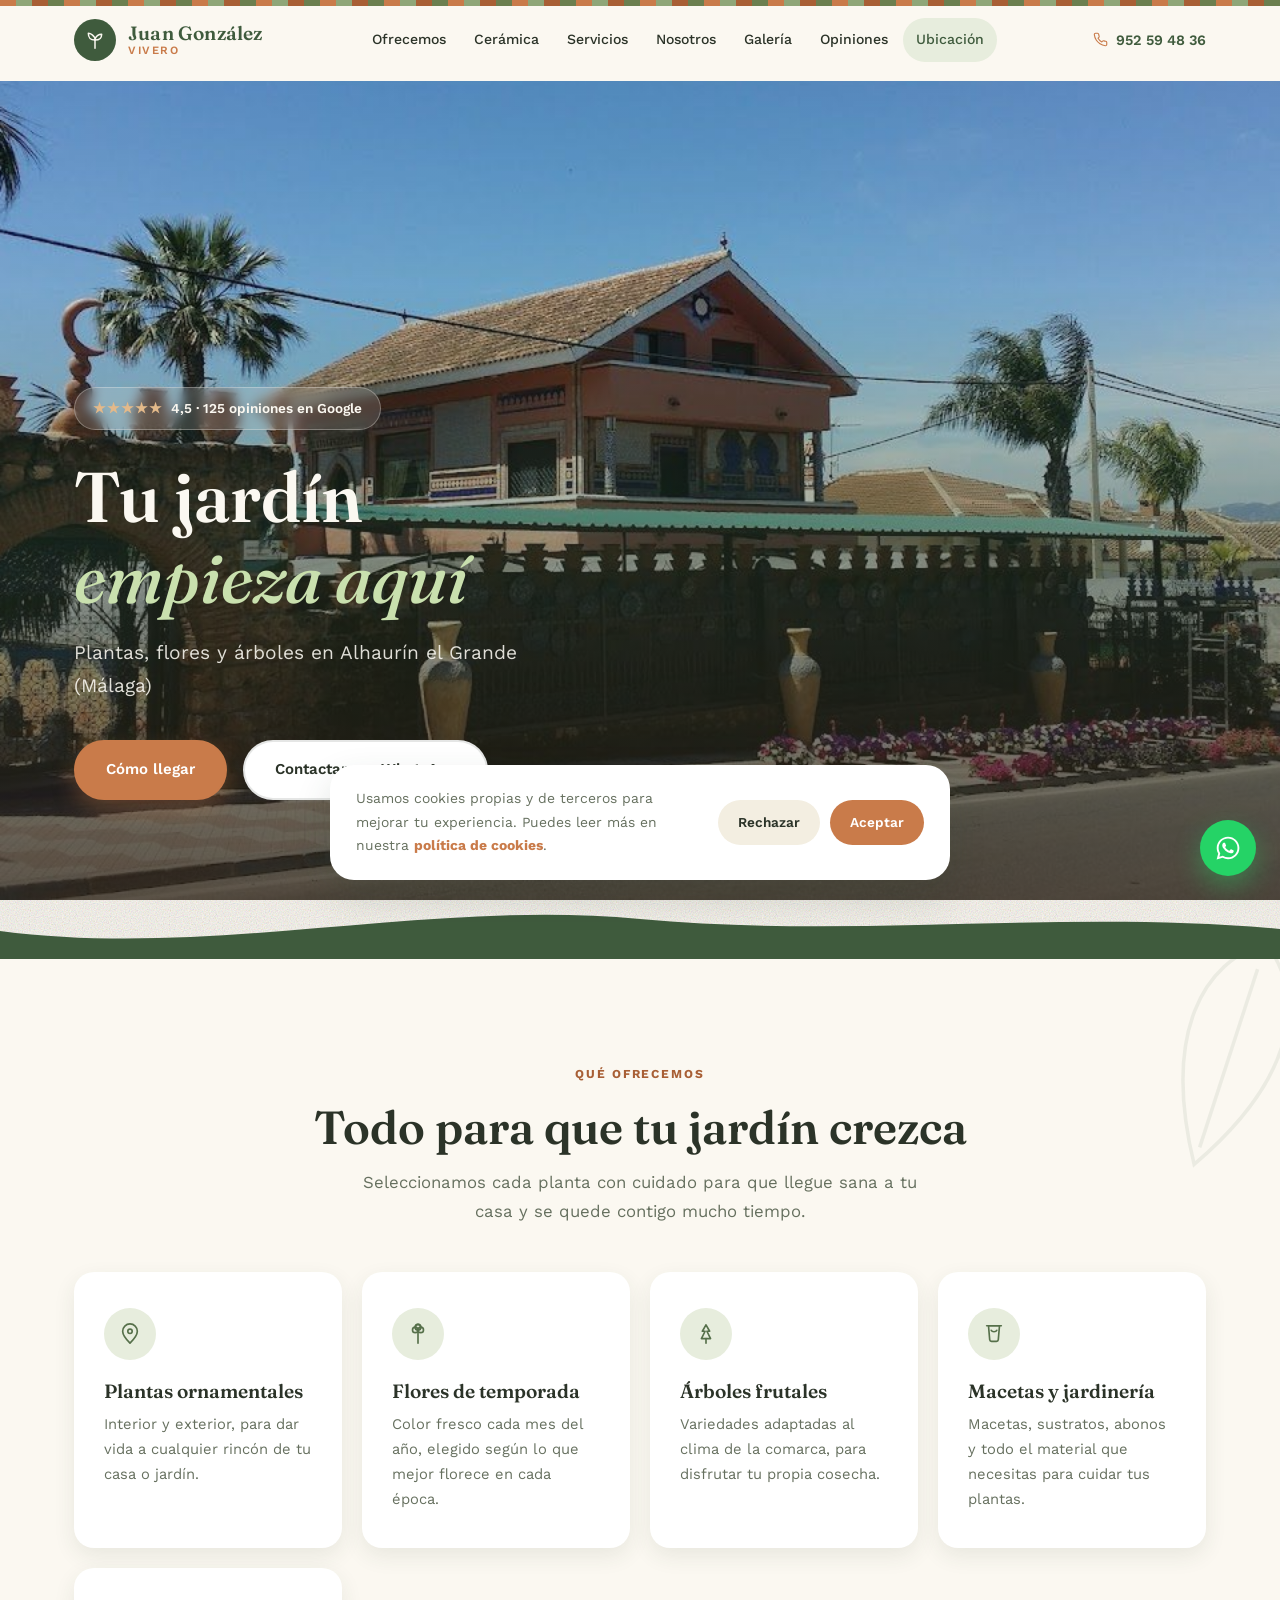
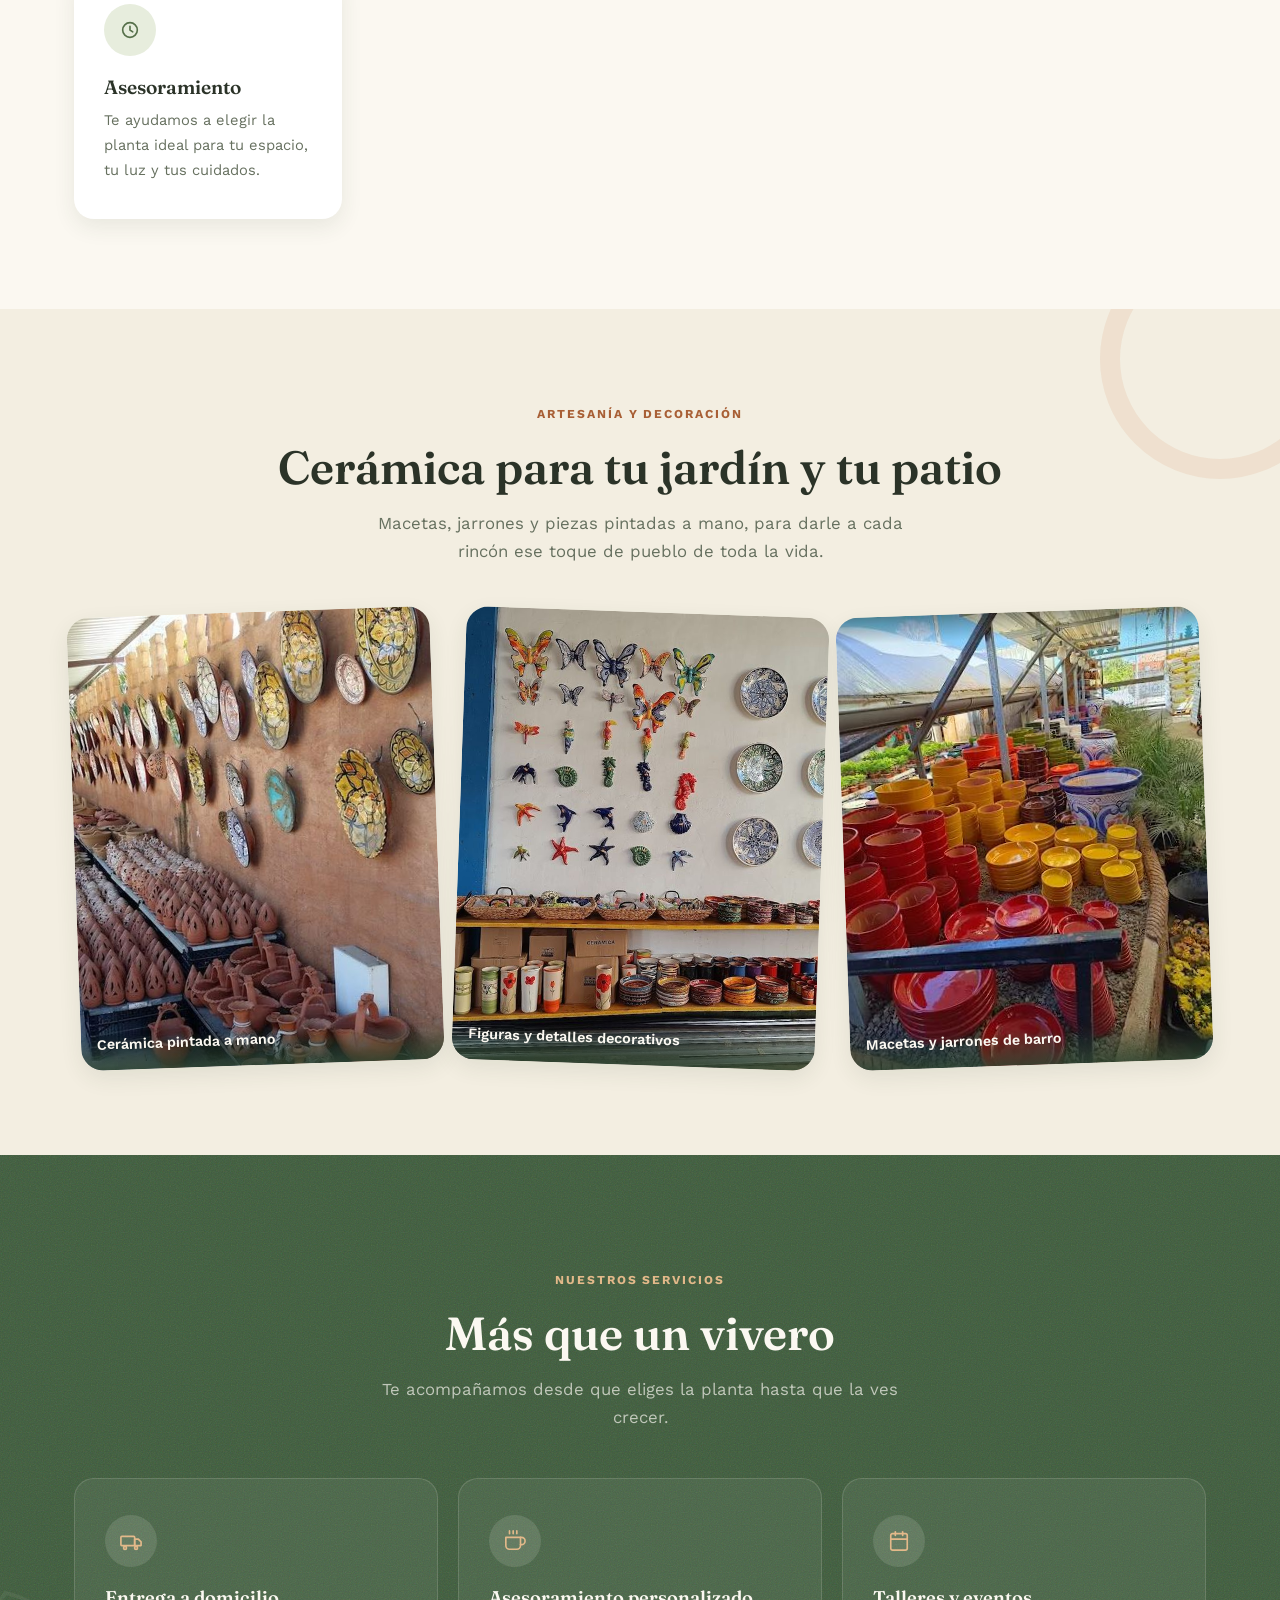
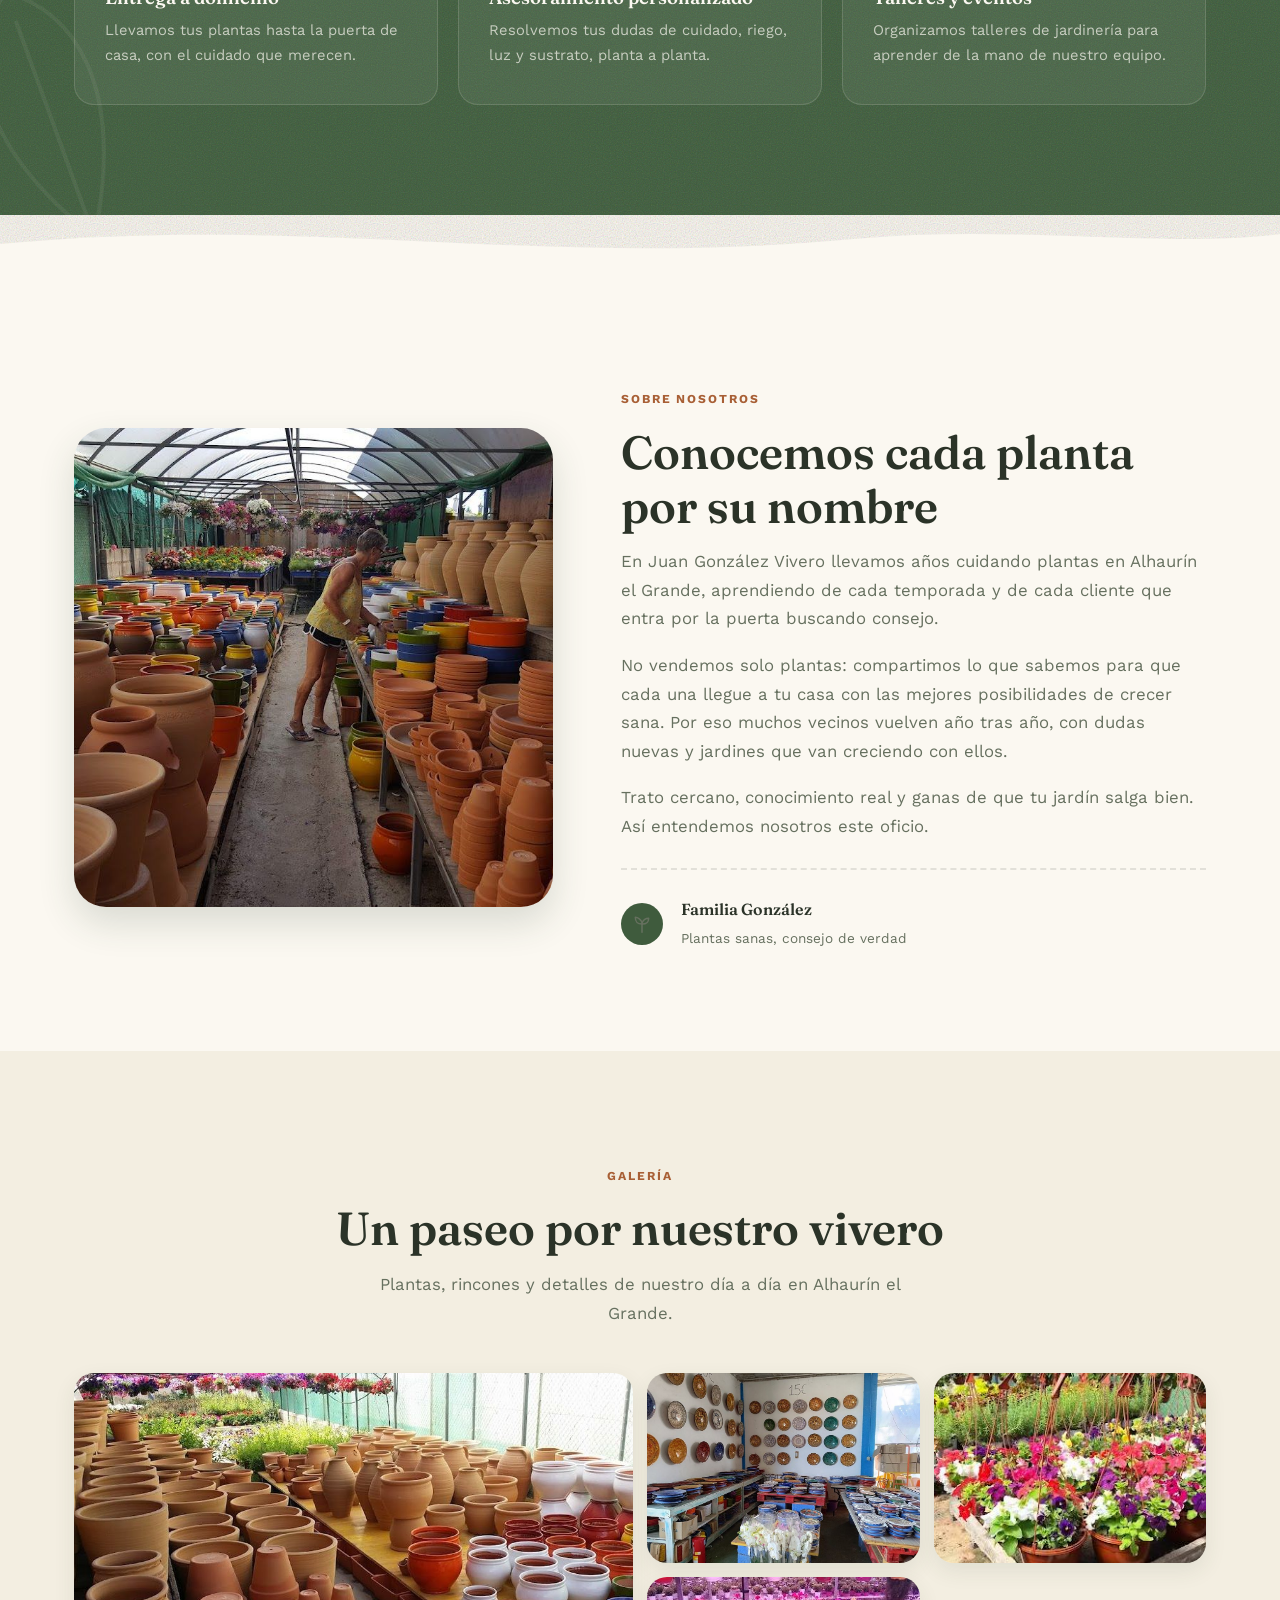
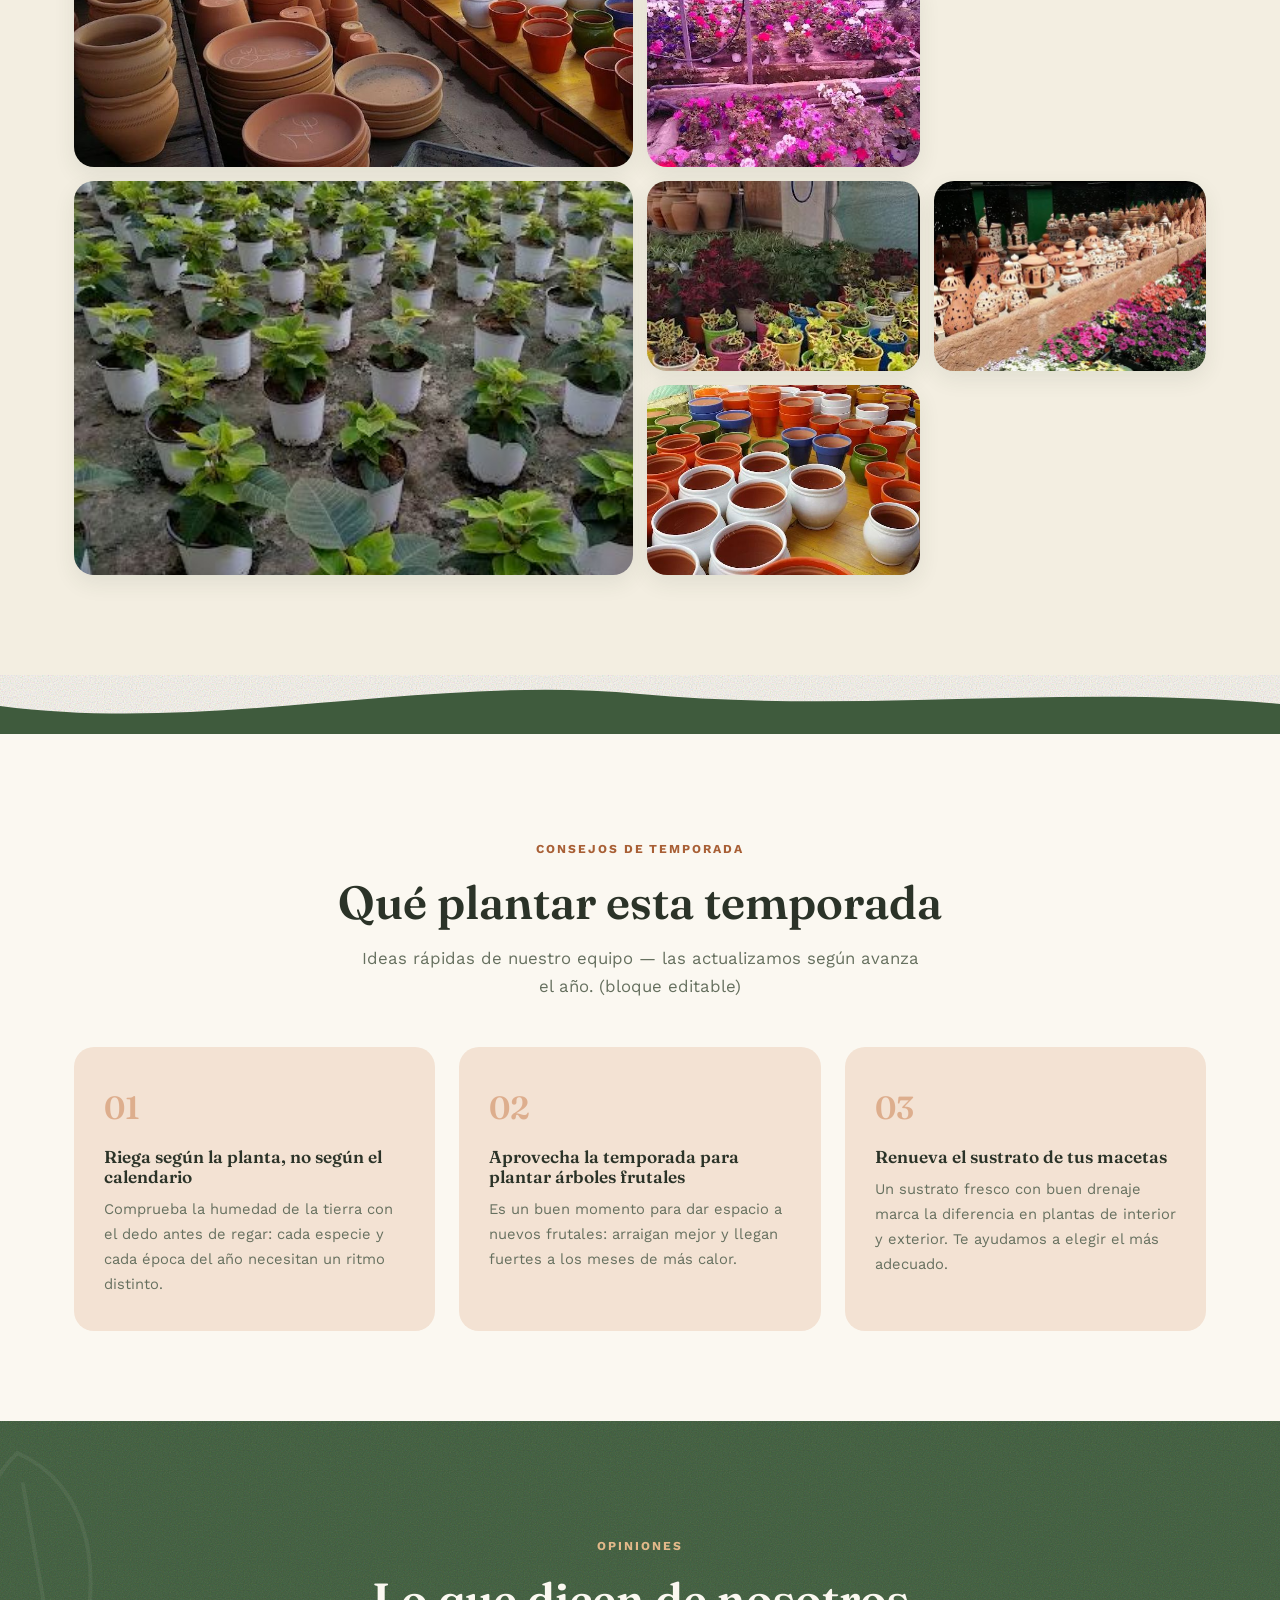
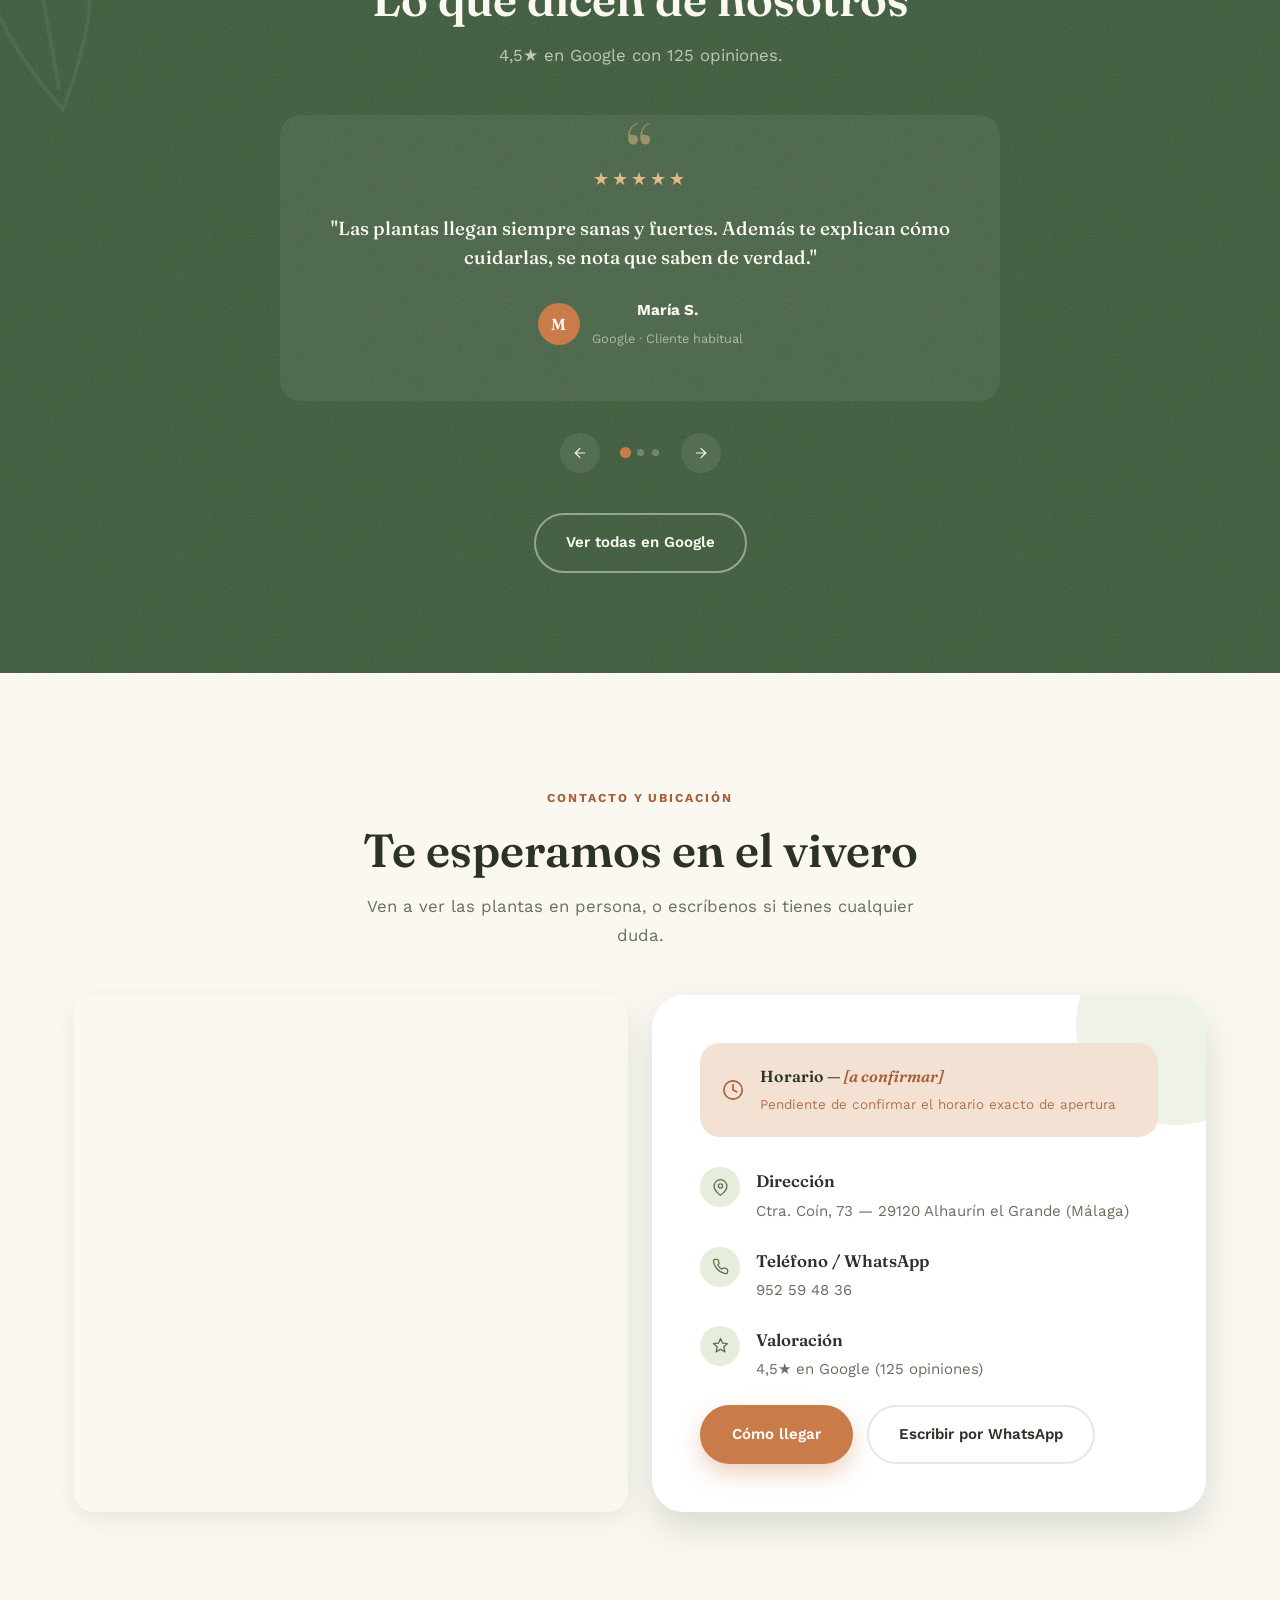
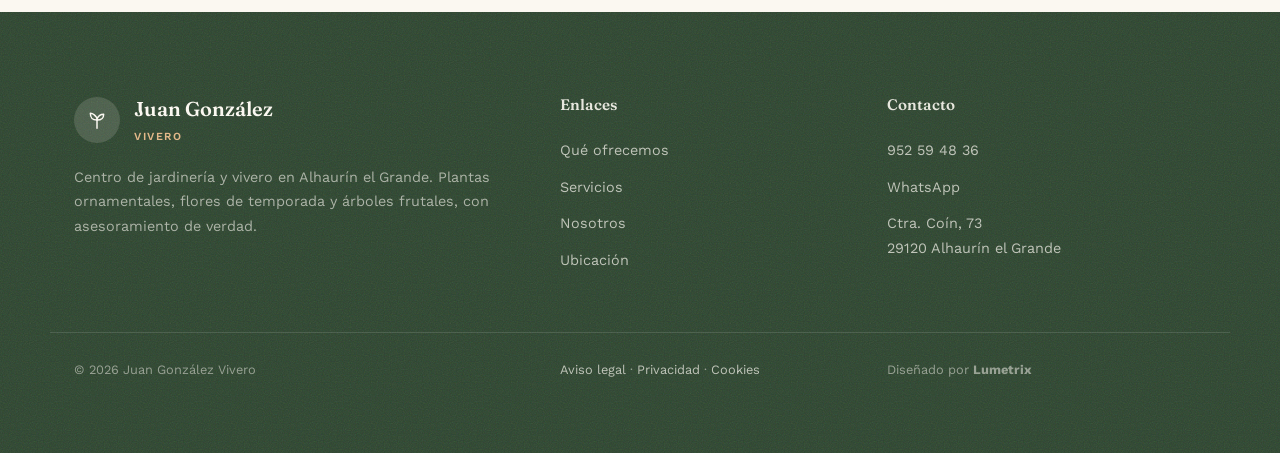
==== commit ec939090: "Añadir fotos reales y sección de cerámica, estilo más rústico Sustituye los placeholders por las fot" ====
--- a/index.html
+++ b/index.html
@@ -78,7 +78,8 @@
     </a>
 
     <nav class="nav-desktop">
-      <a href="#ofrecemos">Qué ofrecemos</a>
+      <a href="#ofrecemos">Ofrecemos</a>
+      <a href="#ceramica">Cerámica</a>
       <a href="#servicios">Servicios</a>
       <a href="#nosotros">Nosotros</a>
       <a href="#galeria">Galería</a>
@@ -96,6 +97,7 @@
 
   <div class="nav-movil" id="navMovil">
     <a href="#ofrecemos">Qué ofrecemos</a>
+    <a href="#ceramica">Cerámica</a>
     <a href="#servicios">Servicios</a>
     <a href="#nosotros">Nosotros</a>
     <a href="#galeria">Galería</a>
@@ -108,9 +110,7 @@
 <!-- ============ HERO ============ -->
 <section class="hero" id="inicio">
   <div class="hero-fondo">
-    <div class="img-placeholder img-placeholder-hero" role="img" aria-label="Foto del vivero pendiente">
-      <span>FOTO · sustituir por<br><code>img/hero-vivero.jpg</code><br>foto grande del vivero o de las plantas</span>
-    </div>
+    <img class="foto-real" src="img/hero-vivero.jpg" alt="Entrada del vivero Juan González en Alhaurín el Grande, con muro de piedra, cerámica artesanal y palmeras" fetchpriority="high">
   </div>
   <div class="hero-velo" aria-hidden="true"></div>
 
@@ -175,6 +175,33 @@
   </div>
 </section>
 
+<!-- ============ CERÁMICA Y DECORACIÓN ============ -->
+<section class="ceramica" id="ceramica">
+  <div class="plato-decorativo plato-1" aria-hidden="true"></div>
+  <div class="contenedor">
+    <div class="cabecera-seccion reveal">
+      <span class="etiqueta">Artesanía y decoración</span>
+      <h2 class="titulo-seccion">Cerámica para tu jardín y tu patio</h2>
+      <p class="subtitulo-seccion">Macetas, jarrones y piezas pintadas a mano, para darle a cada rincón ese toque de pueblo de toda la vida.</p>
+    </div>
+
+    <div class="grid-ceramica reveal">
+      <div class="foto-ceramica">
+        <img class="foto-real" src="img/ceramica-1.jpg" alt="Pasillo del vivero con cerámica pintada a mano y macetas de barro" loading="lazy">
+        <span>Cerámica pintada a mano</span>
+      </div>
+      <div class="foto-ceramica">
+        <img class="foto-real" src="img/ceramica-2.jpg" alt="Figuras decorativas de cerámica: mariposas, lagartos y platos pintados" loading="lazy">
+        <span>Figuras y detalles decorativos</span>
+      </div>
+      <div class="foto-ceramica">
+        <img class="foto-real" src="img/ceramica-3.jpg" alt="Macetas y jarrones de barro de colores para jardín" loading="lazy">
+        <span>Macetas y jarrones de barro</span>
+      </div>
+    </div>
+  </div>
+</section>
+
 <!-- ============ SERVICIOS ============ -->
 <section class="servicios seccion-oscura" id="servicios">
   <div class="hoja-decorativa hoja-2" aria-hidden="true">
@@ -215,9 +242,7 @@
 <section class="nosotros" id="nosotros">
   <div class="contenedor">
     <div class="nosotros-imagen reveal">
-      <div class="img-placeholder" role="img" aria-label="Foto del vivero o del equipo pendiente">
-        <span>FOTO · sustituir por<br><code>img/sobre-nosotros-vivero.jpg</code><br>foto del vivero o del equipo</span>
-      </div>
+      <img class="foto-real" src="img/sobre-nosotros-vivero.jpg" alt="Trabajando entre macetas y plantas en el vivero Juan González" loading="lazy">
     </div>
     <div class="nosotros-texto reveal">
       <span class="etiqueta">Sobre nosotros</span>
@@ -249,28 +274,28 @@
 
     <div class="grid-galeria reveal">
       <button class="item-galeria item-galeria-grande" data-lightbox="1">
-        <div class="img-placeholder"><span>FOTO · <code>img/galeria-1.jpg</code></span></div>
+        <img class="foto-real" src="img/galeria-1.jpg" alt="Pasillo del vivero con macetas de barro y flores colgantes" loading="lazy">
       </button>
       <button class="item-galeria" data-lightbox="2">
-        <div class="img-placeholder"><span>FOTO · <code>img/galeria-2.jpg</code></span></div>
+        <img class="foto-real" src="img/galeria-2.jpg" alt="Rincón de cerámica pintada a mano en el vivero" loading="lazy">
       </button>
       <button class="item-galeria" data-lightbox="3">
-        <div class="img-placeholder"><span>FOTO · <code>img/galeria-3.jpg</code></span></div>
+        <img class="foto-real" src="img/galeria-3.jpg" alt="Flores de temporada en macetas colgantes" loading="lazy">
       </button>
       <button class="item-galeria" data-lightbox="4">
-        <div class="img-placeholder"><span>FOTO · <code>img/galeria-4.jpg</code></span></div>
-      </button>
-      <button class="item-galeria" data-lightbox="5">
-        <div class="img-placeholder"><span>FOTO · <code>img/galeria-5.jpg</code></span></div>
-      </button>
-      <button class="item-galeria item-galeria-grande" data-lightbox="6">
-        <div class="img-placeholder"><span>FOTO · <code>img/galeria-6.jpg</code></span></div>
+        <img class="foto-real" src="img/galeria-4.jpg" alt="Invernadero repleto de flores de temporada" loading="lazy">
+      </button>
+      <button class="item-galeria item-galeria-grande" data-lightbox="5">
+        <img class="foto-real" src="img/galeria-5.jpg" alt="Plantel de plantas jóvenes en el vivero" loading="lazy">
+      </button>
+      <button class="item-galeria" data-lightbox="6">
+        <img class="foto-real" src="img/galeria-6.jpg" alt="Coleus de colores en macetas del vivero" loading="lazy">
       </button>
       <button class="item-galeria" data-lightbox="7">
-        <div class="img-placeholder"><span>FOTO · <code>img/galeria-7.jpg</code></span></div>
+        <img class="foto-real" src="img/galeria-7.jpg" alt="Chimeneas y farolillos de cerámica artesanal" loading="lazy">
       </button>
       <button class="item-galeria" data-lightbox="8">
-        <div class="img-placeholder"><span>FOTO · <code>img/galeria-8.jpg</code></span></div>
+        <img class="foto-real" src="img/galeria-8.jpg" alt="Macetas de cerámica de colores" loading="lazy">
       </button>
     </div>
   </div>
--- a/css/style.css
+++ b/css/style.css
@@ -26,6 +26,7 @@
   --sombra-suave: 0 8px 22px rgba(46,69,48,0.09);
   --ff-display: 'Fraunces', serif;
   --ff-texto: 'Work Sans', sans-serif;
+  --textura-barro: url("data:image/svg+xml,%3Csvg xmlns='http://www.w3.org/2000/svg' width='140' height='140'%3E%3Cfilter id='n'%3E%3CfeTurbulence type='fractalNoise' baseFrequency='0.85' numOctaves='2' stitchTiles='stitch'/%3E%3C/filter%3E%3Crect width='100%25' height='100%25' filter='url(%23n)' opacity='0.45'/%3E%3C/svg%3E");
 }
 
 * { margin: 0; padding: 0; box-sizing: border-box; }
@@ -35,10 +36,14 @@
 body {
   font-family: var(--ff-texto);
   color: var(--texto);
-  background: var(--crema);
+  background-color: var(--crema);
+  background-image: var(--textura-barro);
+  background-blend-mode: multiply;
   overflow-x: hidden;
   line-height: 1.7;
 }
+
+.foto-real { width: 100%; height: 100%; object-fit: cover; display: block; transition: transform .5s ease; }
 
 img { max-width: 100%; display: block; }
 svg { display: block; }
@@ -69,8 +74,12 @@
 .franja-acento {
   position: fixed;
   top: 0; left: 0; right: 0;
-  height: 4px;
-  background: linear-gradient(90deg, var(--salvia), var(--terracota));
+  height: 6px;
+  background-image: repeating-linear-gradient(90deg,
+    var(--terracota) 0 16px,
+    var(--salvia) 16px 32px,
+    var(--terracota-fuerte) 32px 48px,
+    var(--verde-oliva) 48px 64px);
   z-index: 1001;
 }
 
@@ -122,7 +131,12 @@
 .cabecera-seccion .subtitulo-seccion { margin-left: auto; margin-right: auto; }
 .cabecera-seccion .etiqueta { justify-content: center; }
 
-.seccion-oscura { background: var(--verde-hoja); color: var(--crema); }
+.seccion-oscura {
+  background-color: var(--verde-hoja);
+  background-image: var(--textura-barro);
+  background-blend-mode: soft-light;
+  color: var(--crema);
+}
 .seccion-oscura .titulo-seccion, .seccion-oscura h3, .seccion-oscura h4 { color: var(--crema); }
 .seccion-oscura .subtitulo-seccion { color: rgba(251,248,241,0.68); }
 .seccion-oscura .etiqueta { color: #E3B98A; }
@@ -180,58 +194,6 @@
 .btn-outline-claro:hover { background: var(--crema); color: var(--verde-hoja); border-color: var(--crema); }
 
 /* ============================================
-   PLACEHOLDERS DE IMAGEN
-============================================ */
-.img-placeholder {
-  position: relative;
-  width: 100%;
-  height: 100%;
-  min-height: 160px;
-  display: flex;
-  align-items: center;
-  justify-content: center;
-  text-align: center;
-  padding: 18px;
-  font-family: var(--ff-texto);
-  font-weight: 600;
-  font-size: 0.82rem;
-  line-height: 1.5;
-  letter-spacing: 0.01em;
-  color: var(--salvia-fuerte);
-  background-color: var(--salvia-suave);
-  background-image: repeating-linear-gradient(135deg, rgba(46,69,48,0.05) 0 1px, transparent 1px 22px);
-  overflow: hidden;
-  border-radius: inherit;
-}
-.img-placeholder code { display: inline-block; margin-top: 2px; font-family: monospace; font-size: 0.78em; background: rgba(46,69,48,0.08); padding: 1px 6px; border-radius: 6px; }
-.img-placeholder::after {
-  content: '';
-  position: absolute;
-  left: 50%; top: 54%;
-  transform: translate(-50%, -50%);
-  width: 3.4em; height: 3.4em;
-  opacity: 0.16;
-  pointer-events: none;
-  background-color: var(--verde-hoja);
-  -webkit-mask: url("data:image/svg+xml,%3Csvg xmlns='http://www.w3.org/2000/svg' viewBox='0 0 24 24' fill='none' stroke='black' stroke-width='1.6'%3E%3Cpath d='M12 22c-4-4-8-8-8-13a8 8 0 0 1 16 0c0 5-4 9-8 13Z'/%3E%3C/svg%3E") center/contain no-repeat;
-  mask: url("data:image/svg+xml,%3Csvg xmlns='http://www.w3.org/2000/svg' viewBox='0 0 24 24' fill='none' stroke='black' stroke-width='1.6'%3E%3Cpath d='M12 22c-4-4-8-8-8-13a8 8 0 0 1 16 0c0 5-4 9-8 13Z'/%3E%3C/svg%3E") center/contain no-repeat;
-}
-.img-placeholder::before {
-  content: '';
-  position: absolute;
-  top: 14px;
-  right: 16px;
-  width: 18px;
-  height: 18px;
-  opacity: 0.45;
-  z-index: 1;
-  background-color: currentColor;
-  -webkit-mask: url("data:image/svg+xml,%3Csvg xmlns='http://www.w3.org/2000/svg' viewBox='0 0 24 24' fill='none' stroke='black' stroke-width='1.8' stroke-linecap='round' stroke-linejoin='round'%3E%3Cpath d='M23 19a2 2 0 0 1-2 2H3a2 2 0 0 1-2-2V8a2 2 0 0 1 2-2h4l2-3h6l2 3h4a2 2 0 0 1 2 2z'/%3E%3Ccircle cx='12' cy='13' r='4'/%3E%3C/svg%3E") center/contain no-repeat;
-  mask: url("data:image/svg+xml,%3Csvg xmlns='http://www.w3.org/2000/svg' viewBox='0 0 24 24' fill='none' stroke='black' stroke-width='1.8' stroke-linecap='round' stroke-linejoin='round'%3E%3Cpath d='M23 19a2 2 0 0 1-2 2H3a2 2 0 0 1-2-2V8a2 2 0 0 1 2-2h4l2-3h6l2 3h4a2 2 0 0 1 2 2z'/%3E%3Ccircle cx='12' cy='13' r='4'/%3E%3C/svg%3E") center/contain no-repeat;
-}
-.img-placeholder span { position: relative; z-index: 1; }
-
-/* ============================================
    HEADER
 ============================================ */
 .header {
@@ -264,11 +226,12 @@
   position: relative;
   font-family: var(--ff-texto);
   font-weight: 500;
-  font-size: 0.92rem;
-  padding: 10px 16px;
+  font-size: 0.88rem;
+  padding: 10px 13px;
   border-radius: 50px;
   color: var(--texto);
   transition: color .2s ease, background .2s ease;
+  white-space: nowrap;
 }
 .nav-desktop a:hover, .nav-desktop a.activo { color: var(--verde-hoja); background: var(--salvia-suave); }
 
@@ -332,12 +295,11 @@
 }
 
 .hero-fondo { position: absolute; inset: 0; z-index: 0; }
-.hero-fondo .img-placeholder { border-radius: 0; min-height: 100%; }
 .hero-velo {
   position: absolute;
   inset: 0;
   z-index: 1;
-  background: linear-gradient(0deg, rgba(46,69,48,0.72) 0%, rgba(46,69,48,0.32) 45%, rgba(46,69,48,0.1) 70%);
+  background: linear-gradient(0deg, rgba(43,32,20,0.76) 0%, rgba(46,69,48,0.42) 42%, rgba(46,69,48,0.14) 68%);
 }
 
 .hero-contenido { position: relative; z-index: 2; color: var(--crema); }
@@ -503,6 +465,42 @@
   transition: box-shadow .25s ease, transform .25s ease;
 }
 .item-galeria:hover { box-shadow: var(--sombra); transform: translateY(-3px); }
+.item-galeria:hover .foto-real { transform: scale(1.08); }
+
+/* ============================================
+   CERÁMICA Y DECORACIÓN
+============================================ */
+.ceramica { background: var(--crema-2); padding: 90px 0 90px; overflow: hidden; }
+.ceramica .contenedor { position: relative; z-index: 1; }
+
+.plato-decorativo { position: absolute; z-index: 0; pointer-events: none; border-radius: 50%; }
+.plato-1 { top: -70px; right: -60px; width: 240px; height: 240px; border: 20px solid var(--terracota); opacity: 0.12; }
+
+.grid-ceramica {
+  display: grid;
+  grid-template-columns: repeat(3, 1fr);
+  gap: 22px;
+}
+.foto-ceramica {
+  position: relative;
+  aspect-ratio: 4/5;
+  border-radius: 22px;
+  overflow: hidden;
+  box-shadow: var(--sombra-suave);
+  transition: transform .3s ease, box-shadow .3s ease;
+}
+.foto-ceramica:nth-child(odd) { transform: rotate(-2deg); }
+.foto-ceramica:nth-child(even) { transform: rotate(2deg); }
+.foto-ceramica:hover { transform: rotate(0deg) scale(1.04); box-shadow: var(--sombra); z-index: 2; }
+.foto-ceramica:hover .foto-real { transform: scale(1.1); }
+.foto-ceramica span {
+  position: absolute; left: 0; right: 0; bottom: 0;
+  padding: 14px 16px;
+  font-size: 0.9rem;
+  font-weight: 600;
+  color: var(--crema);
+  background: linear-gradient(0deg, rgba(46,69,48,0.82), transparent 70%);
+}
 
 /* ============================================
    CONSEJOS DE TEMPORADA
@@ -656,7 +654,14 @@
 /* ============================================
    FOOTER
 ============================================ */
-.footer { background: var(--verde-oscuro); color: var(--crema); padding: 80px 0 24px; position: relative; }
+.footer {
+  background-color: var(--verde-oscuro);
+  background-image: var(--textura-barro);
+  background-blend-mode: soft-light;
+  color: var(--crema);
+  padding: 80px 0 24px;
+  position: relative;
+}
 .footer .contenedor { display: grid; grid-template-columns: 1.4fr 0.9fr 1fr; gap: 40px; margin-bottom: 48px; }
 .footer-logo { display: flex; align-items: center; gap: 14px; margin-bottom: 18px; }
 .footer-logo .logo-badge { width: 46px; height: 46px; background: rgba(251,248,241,0.14); }
@@ -736,7 +741,6 @@
 }
 .lightbox.visible { opacity: 1; visibility: visible; transition: opacity .3s ease; }
 .lightbox-contenido { width: 100%; max-width: 640px; aspect-ratio: 4/3; border-radius: var(--radio); overflow: hidden; }
-.lightbox-contenido .img-placeholder { font-size: 1rem; }
 .lightbox-cerrar {
   position: absolute;
   top: 24px; right: 24px;
@@ -786,6 +790,7 @@
    RESPONSIVE
 ============================================ */
 @media (max-width: 980px) {
+  .grid-ceramica { grid-template-columns: repeat(3, 1fr); gap: 14px; }
   .nosotros .contenedor { grid-template-columns: 1fr; }
   .nosotros-imagen { max-width: 420px; margin: 0 auto; order: -1; aspect-ratio: 16/10; }
   .ubicacion-grid { grid-template-columns: 1fr; }
@@ -818,9 +823,12 @@
   .hero-botones .btn { width: 100%; }
   .hero-scroll { display: none; }
 
-  .ofrecemos, .servicios, .nosotros, .galeria, .consejos, .opiniones, .ubicacion { padding: 48px 0 40px; }
+  .ofrecemos, .ceramica, .servicios, .nosotros, .galeria, .consejos, .opiniones, .ubicacion { padding: 48px 0 40px; }
   .grid-categorias, .grid-servicios, .grid-consejos { gap: 12px; }
   .tarjeta-categoria, .tarjeta-servicio, .tarjeta-consejo { padding: 24px 20px; }
+  .grid-ceramica { grid-template-columns: repeat(2, 1fr); gap: 10px; }
+  .foto-ceramica:nth-child(3) { grid-column: span 2; aspect-ratio: 16/9; }
+  .foto-ceramica span { font-size: 0.78rem; padding: 10px 12px; }
 
   .nosotros-imagen { max-width: 100%; }
   .nosotros-texto p { margin-bottom: 12px; font-size: 0.95rem; }
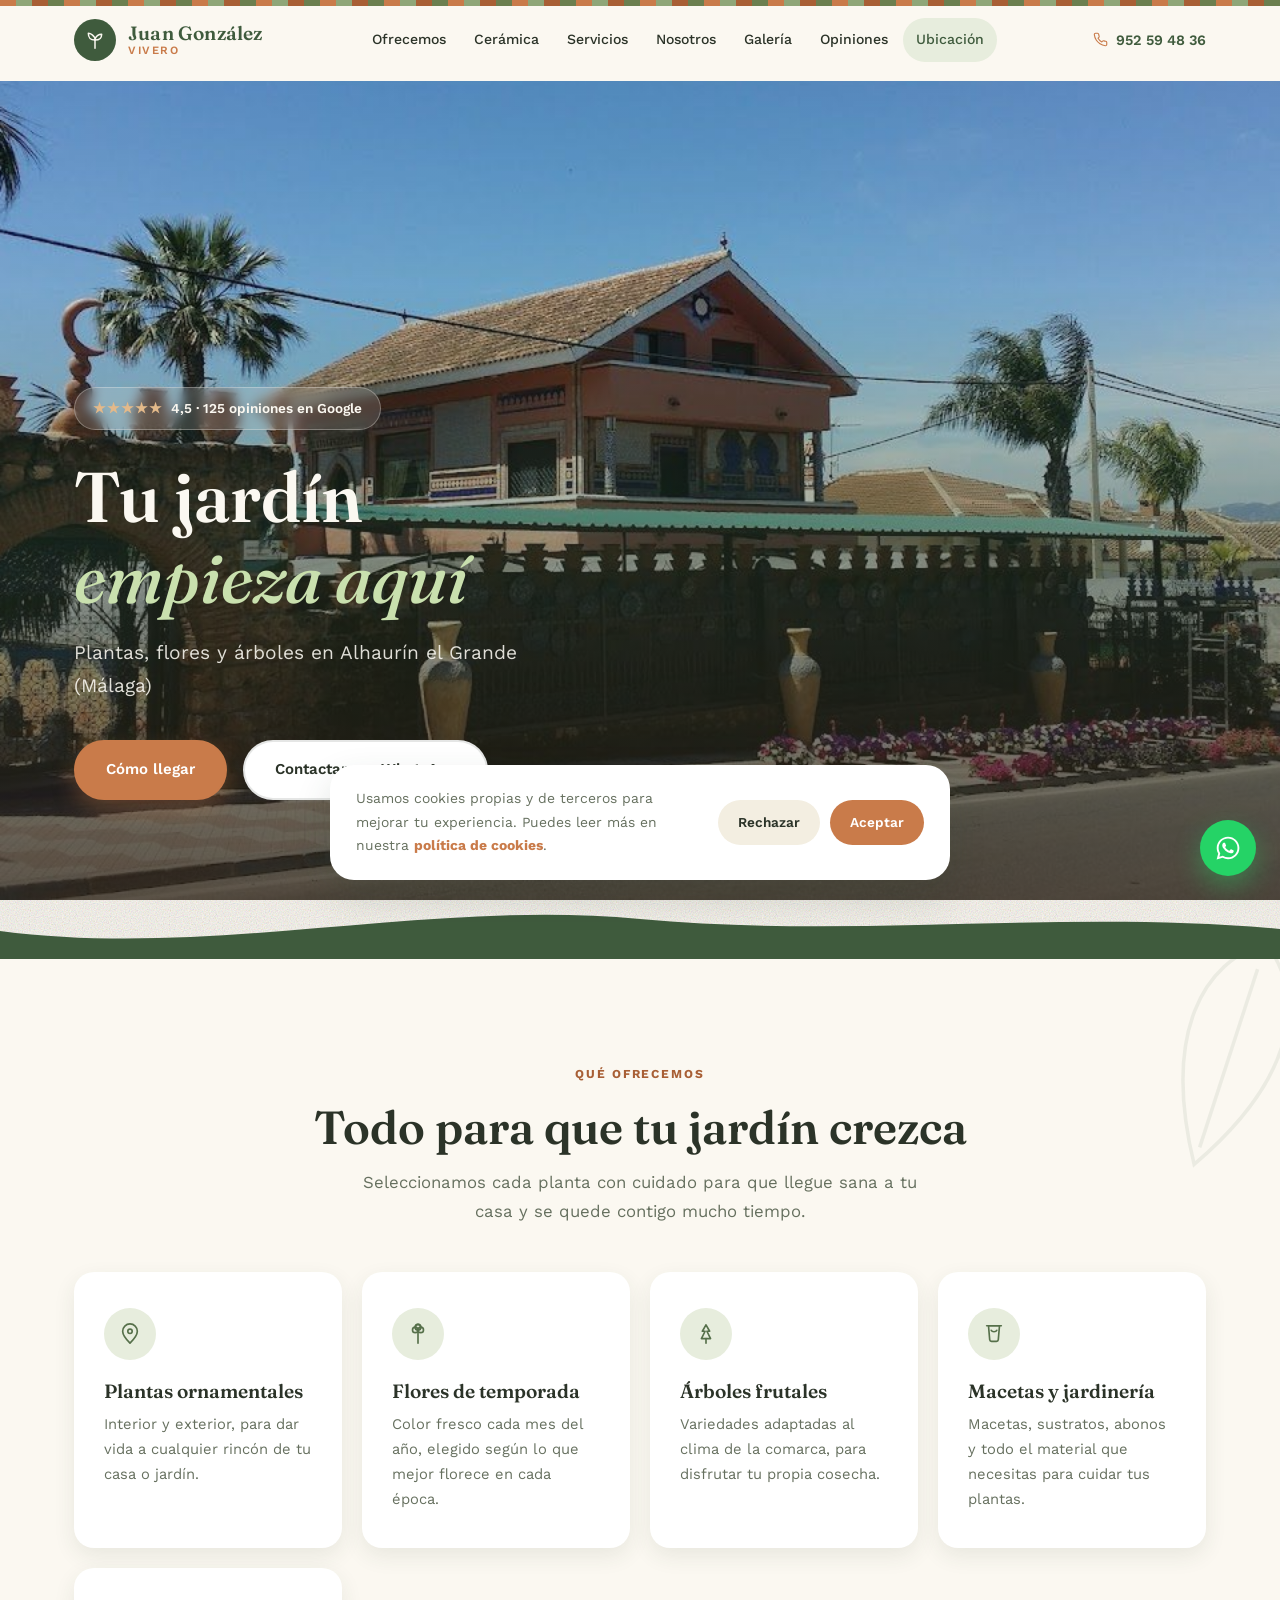
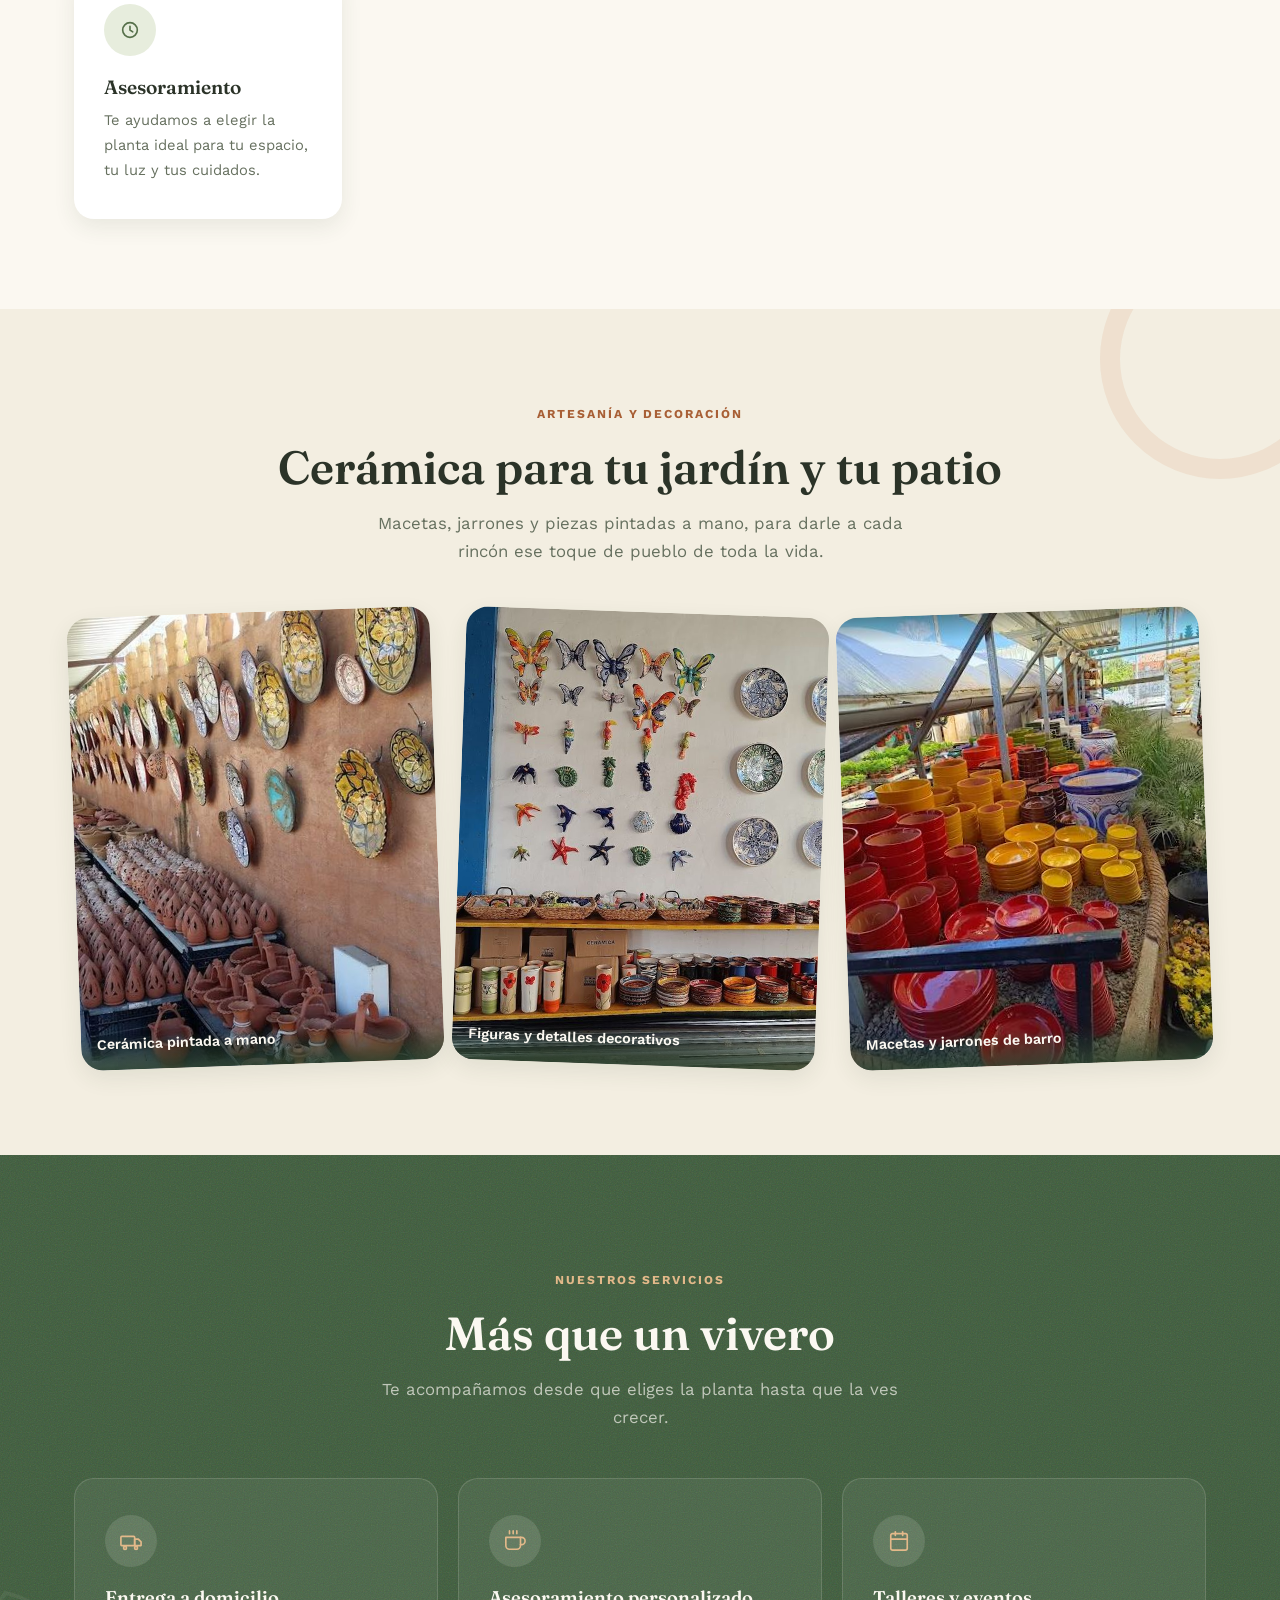
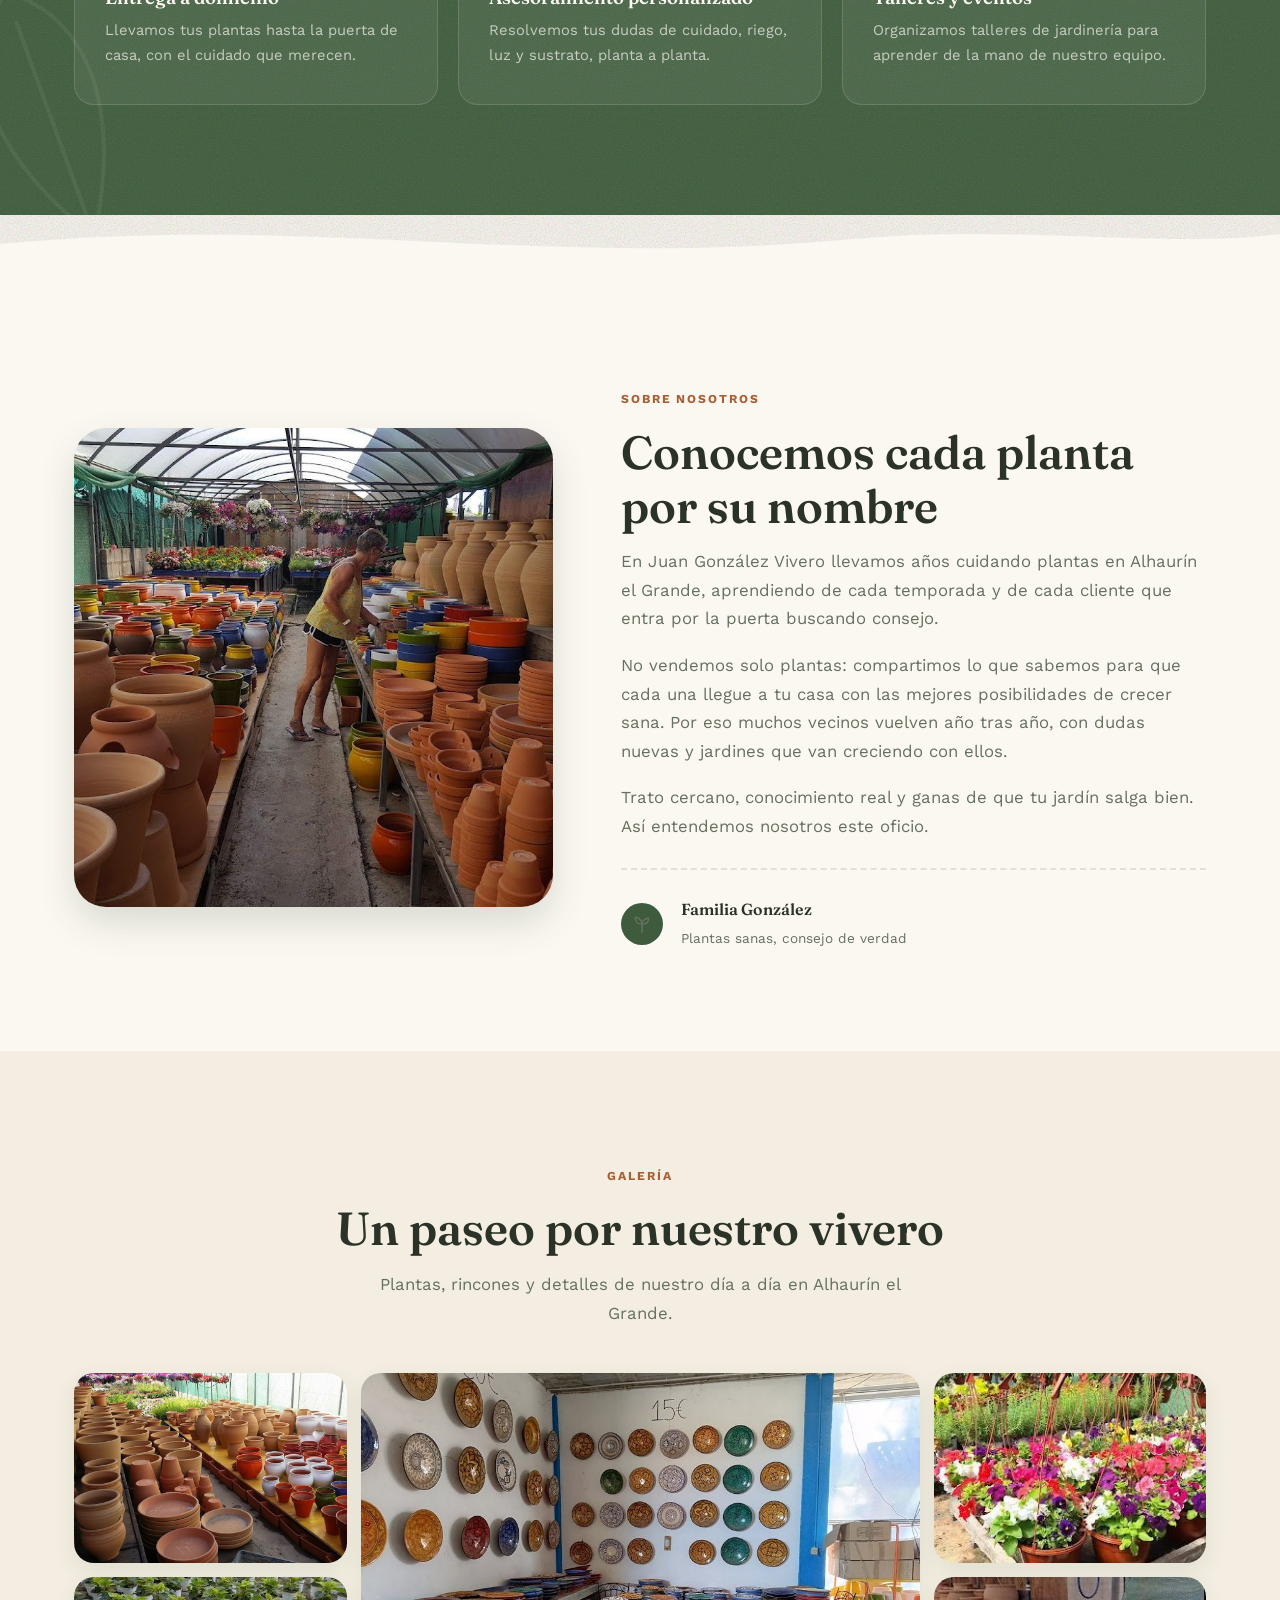
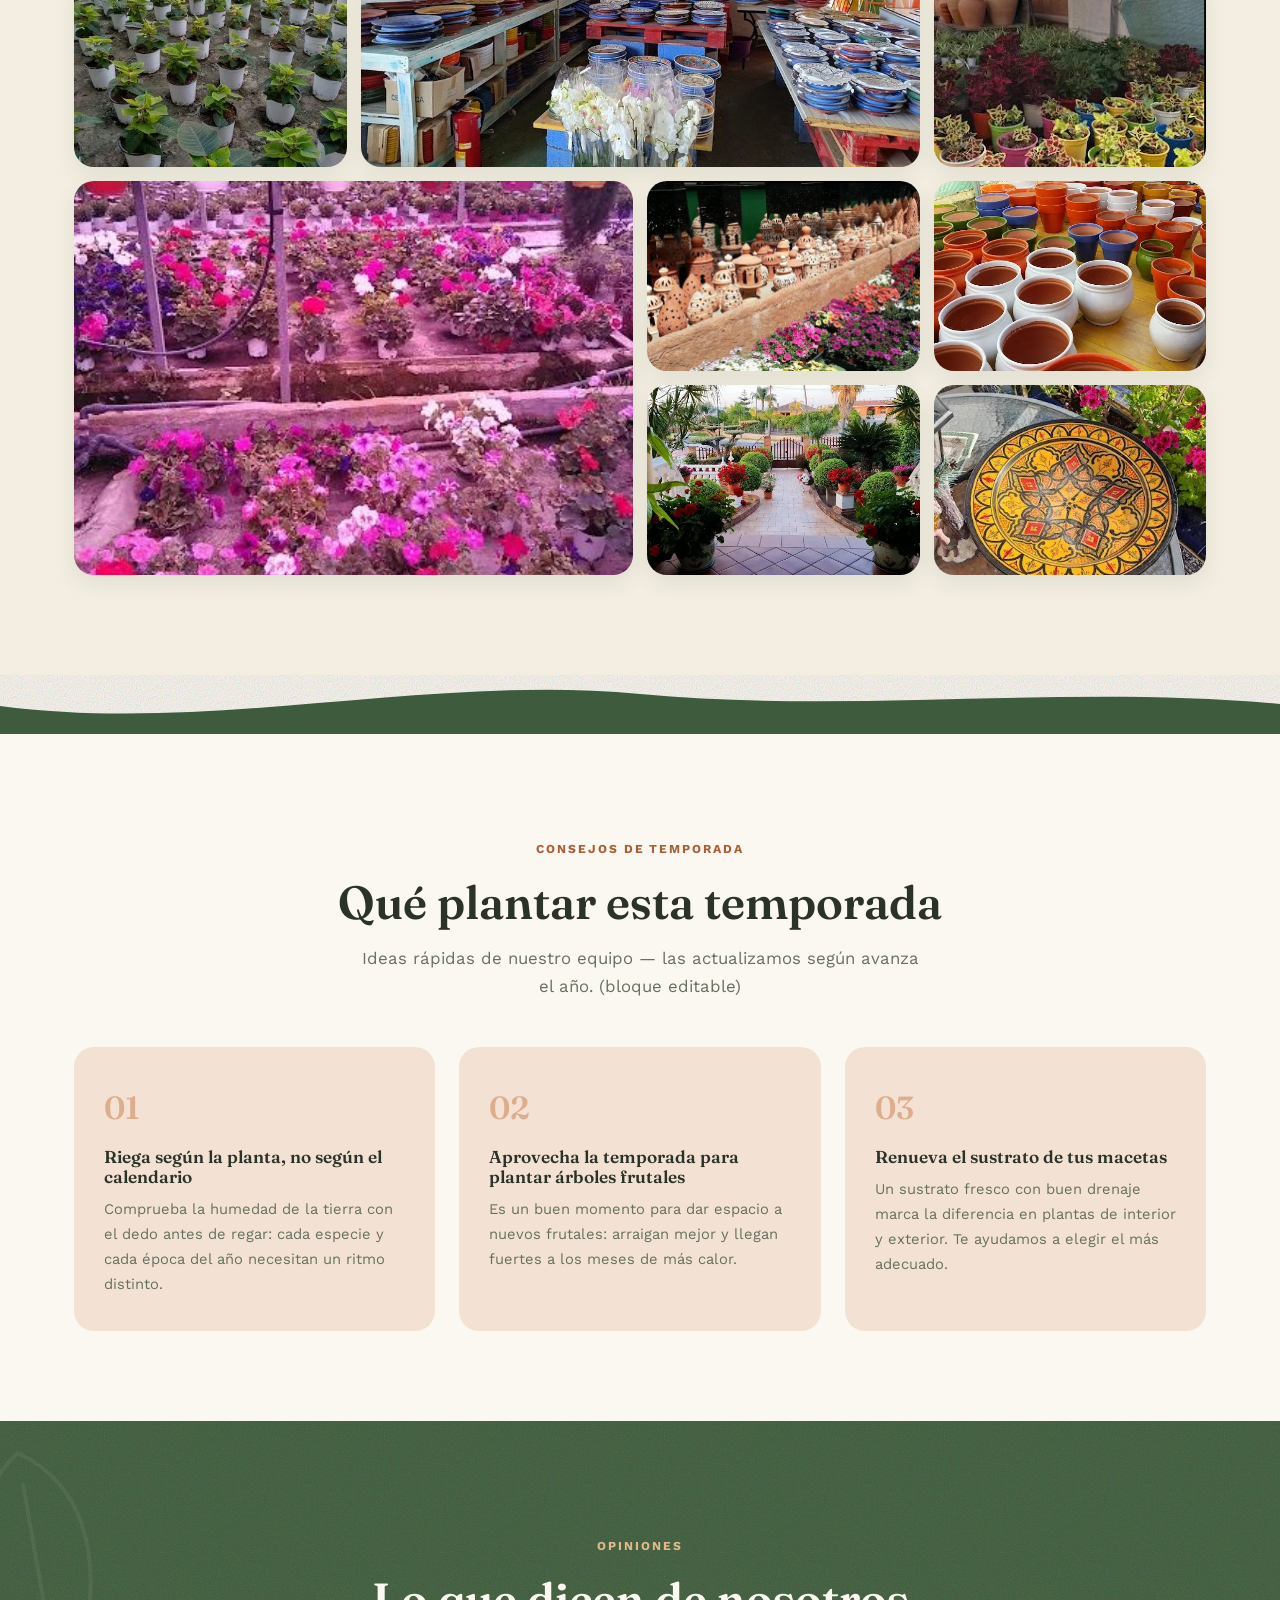
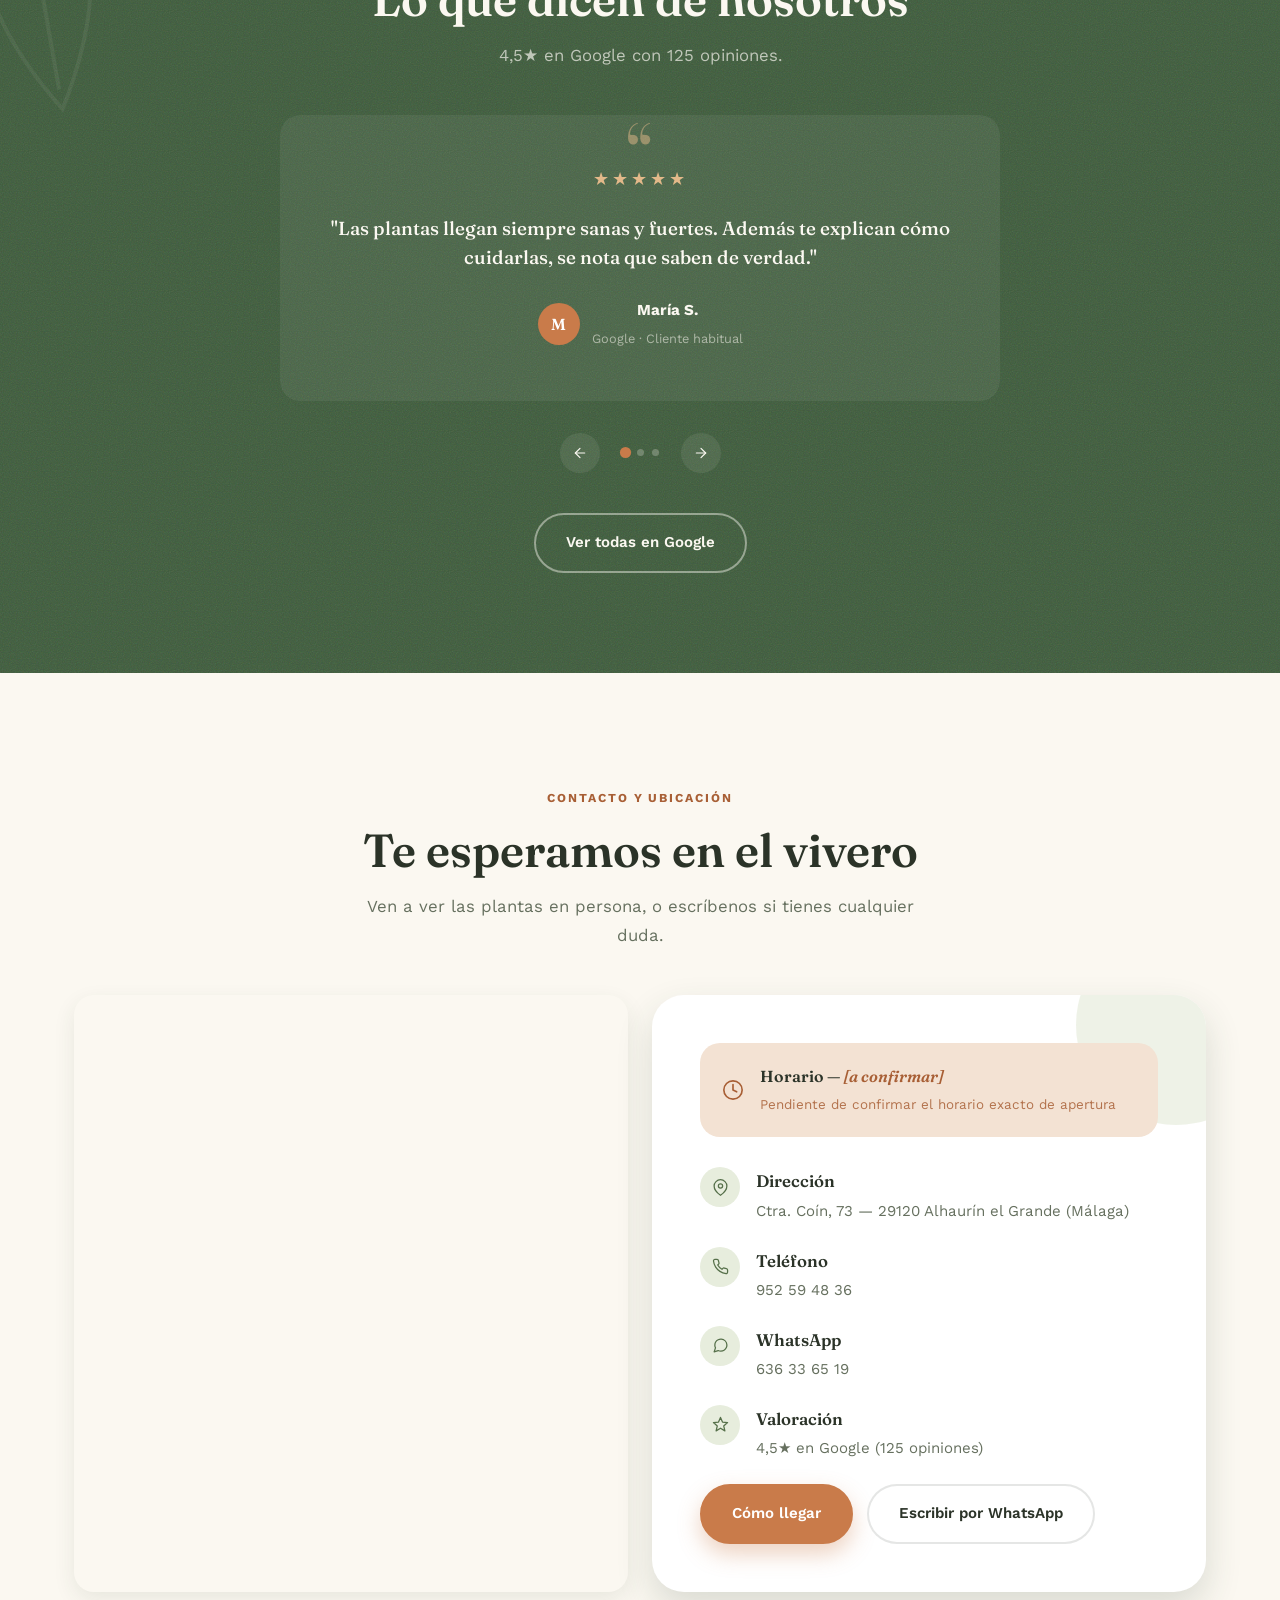
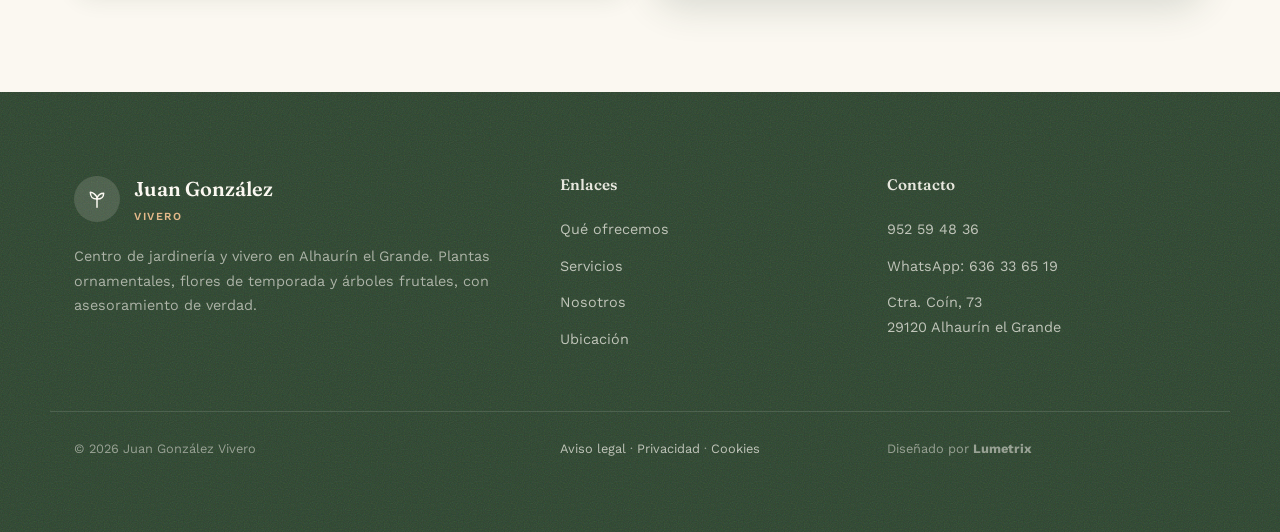
==== commit 8924a3db: "Completar galería con 2 fotos más y actualizar WhatsApp - Añade galeria-9 (entrada del vivero) y gal" ====
--- a/index.html
+++ b/index.html
@@ -120,7 +120,7 @@
     <p class="hero-sub">Plantas, flores y árboles en Alhaurín el Grande (Málaga)</p>
     <div class="hero-botones">
       <a href="https://www.google.com/maps/dir/?api=1&destination=Ctra.+Co%C3%ADn+73+Alhaur%C3%ADn+el+Grande+M%C3%A1laga" target="_blank" rel="noopener" class="btn btn-primario">Cómo llegar</a>
-      <a href="https://wa.me/34952594836?text=Hola%2C%20quer%C3%ADa%20hacer%20una%20consulta" target="_blank" rel="noopener" class="btn btn-secundario">Contactar por WhatsApp</a>
+      <a href="https://wa.me/34636336519?text=Hola%2C%20quer%C3%ADa%20hacer%20una%20consulta" target="_blank" rel="noopener" class="btn btn-secundario">Contactar por WhatsApp</a>
     </div>
   </div>
 
@@ -273,19 +273,19 @@
     </div>
 
     <div class="grid-galeria reveal">
-      <button class="item-galeria item-galeria-grande" data-lightbox="1">
+      <button class="item-galeria" data-lightbox="1">
         <img class="foto-real" src="img/galeria-1.jpg" alt="Pasillo del vivero con macetas de barro y flores colgantes" loading="lazy">
       </button>
-      <button class="item-galeria" data-lightbox="2">
+      <button class="item-galeria item-galeria-grande" data-lightbox="2">
         <img class="foto-real" src="img/galeria-2.jpg" alt="Rincón de cerámica pintada a mano en el vivero" loading="lazy">
       </button>
       <button class="item-galeria" data-lightbox="3">
         <img class="foto-real" src="img/galeria-3.jpg" alt="Flores de temporada en macetas colgantes" loading="lazy">
       </button>
-      <button class="item-galeria" data-lightbox="4">
+      <button class="item-galeria item-galeria-grande" data-lightbox="4">
         <img class="foto-real" src="img/galeria-4.jpg" alt="Invernadero repleto de flores de temporada" loading="lazy">
       </button>
-      <button class="item-galeria item-galeria-grande" data-lightbox="5">
+      <button class="item-galeria" data-lightbox="5">
         <img class="foto-real" src="img/galeria-5.jpg" alt="Plantel de plantas jóvenes en el vivero" loading="lazy">
       </button>
       <button class="item-galeria" data-lightbox="6">
@@ -296,6 +296,12 @@
       </button>
       <button class="item-galeria" data-lightbox="8">
         <img class="foto-real" src="img/galeria-8.jpg" alt="Macetas de cerámica de colores" loading="lazy">
+      </button>
+      <button class="item-galeria" data-lightbox="9">
+        <img class="foto-real" src="img/galeria-9.jpg" alt="Entrada del vivero con camino de plantas y macetas" loading="lazy">
+      </button>
+      <button class="item-galeria" data-lightbox="10">
+        <img class="foto-real" src="img/galeria-10.jpg" alt="Plato de cerámica pintado a mano entre flores" loading="lazy">
       </button>
     </div>
   </div>
@@ -428,7 +434,11 @@
         </div>
         <div class="info-fila">
           <div class="info-icono"><svg class="icono-svg" viewBox="0 0 24 24"><path d="M22 16.92v3a2 2 0 0 1-2.18 2 19.79 19.79 0 0 1-8.63-3.07 19.5 19.5 0 0 1-6-6 19.79 19.79 0 0 1-3.07-8.67A2 2 0 0 1 4.11 2h3a2 2 0 0 1 2 1.72c.127.96.361 1.903.7 2.81a2 2 0 0 1-.45 2.11L8.09 9.91a16 16 0 0 0 6 6l1.27-1.27a2 2 0 0 1 2.11-.45c.907.339 1.85.573 2.81.7A2 2 0 0 1 22 16.92z"/></svg></div>
-          <div class="info-texto"><strong>Teléfono / WhatsApp</strong><p><a href="tel:+34952594836">952 59 48 36</a></p></div>
+          <div class="info-texto"><strong>Teléfono</strong><p><a href="tel:+34952594836">952 59 48 36</a></p></div>
+        </div>
+        <div class="info-fila">
+          <div class="info-icono"><svg class="icono-svg" viewBox="0 0 24 24"><path d="M21 11.5a8.38 8.38 0 0 1-.9 3.8 8.5 8.5 0 0 1-7.6 4.7 8.38 8.38 0 0 1-3.8-.9L3 21l1.9-5.7a8.38 8.38 0 0 1-.9-3.8 8.5 8.5 0 0 1 4.7-7.6 8.38 8.38 0 0 1 3.8-.9h.5a8.48 8.48 0 0 1 8 8v.5z"/></svg></div>
+          <div class="info-texto"><strong>WhatsApp</strong><p><a href="https://wa.me/34636336519?text=Hola%2C%20quer%C3%ADa%20hacer%20una%20consulta" target="_blank" rel="noopener">636 33 65 19</a></p></div>
         </div>
         <div class="info-fila">
           <div class="info-icono"><svg class="icono-svg" viewBox="0 0 24 24"><path d="M12 17.27L18.18 21l-1.64-7.03L22 9.24l-7.19-.61L12 2 9.19 8.63 2 9.24l5.46 4.73L5.82 21z"/></svg></div>
@@ -437,7 +447,7 @@
 
         <div class="ubicacion-botones">
           <a href="https://www.google.com/maps/dir/?api=1&destination=Ctra.+Co%C3%ADn+73+Alhaur%C3%ADn+el+Grande+M%C3%A1laga" target="_blank" rel="noopener" class="btn btn-primario">Cómo llegar</a>
-          <a href="https://wa.me/34952594836?text=Hola%2C%20quer%C3%ADa%20hacer%20una%20consulta" target="_blank" rel="noopener" class="btn btn-secundario">Escribir por WhatsApp</a>
+          <a href="https://wa.me/34636336519?text=Hola%2C%20quer%C3%ADa%20hacer%20una%20consulta" target="_blank" rel="noopener" class="btn btn-secundario">Escribir por WhatsApp</a>
         </div>
       </div>
     </div>
@@ -471,7 +481,7 @@
       <h5>Contacto</h5>
       <ul>
         <li><a href="tel:+34952594836">952 59 48 36</a></li>
-        <li><a href="https://wa.me/34952594836" target="_blank" rel="noopener">WhatsApp</a></li>
+        <li><a href="https://wa.me/34636336519" target="_blank" rel="noopener">WhatsApp: 636 33 65 19</a></li>
         <li>Ctra. Coín, 73<br>29120 Alhaurín el Grande</li>
       </ul>
     </div>
@@ -489,7 +499,7 @@
 </footer>
 
 <!-- WhatsApp flotante -->
-<a href="https://wa.me/34952594836?text=Hola%2C%20quer%C3%ADa%20hacer%20una%20consulta" target="_blank" rel="noopener" class="whatsapp-flotante" aria-label="Escribir por WhatsApp">
+<a href="https://wa.me/34636336519?text=Hola%2C%20quer%C3%ADa%20hacer%20una%20consulta" target="_blank" rel="noopener" class="whatsapp-flotante" aria-label="Escribir por WhatsApp">
   <svg class="icono-whatsapp" viewBox="0 0 448 512" aria-hidden="true"><path d="M380.9 97.1C339 55.1 283.2 32 223.9 32c-122.4 0-222 99.6-222 222 0 39.1 10.2 77.3 29.6 111L0 480l117.7-30.9c32.4 17.7 68.9 27 106.1 27h.1c122.3 0 224.1-99.6 224.1-222 0-59.3-25.2-115-67.1-157zm-157 341.6c-33.2 0-65.7-8.9-94-25.7l-6.7-4-69.8 18.3L72 359.2l-4.4-7c-18.5-29.4-28.2-63.3-28.2-98.2 0-101.7 82.8-184.5 184.6-184.5 49.3 0 95.6 19.2 130.4 54.1 34.8 34.9 56.2 81.2 56.1 130.5 0 101.8-84.9 184.6-186.6 184.6zm101.2-138.2c-5.5-2.8-32.8-16.2-37.9-18-5.1-1.9-8.8-2.8-12.5 2.8-3.7 5.6-14.3 18-17.6 21.8-3.2 3.7-6.5 4.2-12 1.4-32.6-16.3-54-29.1-75.5-66-5.7-9.8 5.7-9.1 16.3-30.3 1.8-3.7.9-6.9-.5-9.7-1.4-2.8-12.5-30.1-17.1-41.2-4.5-10.8-9.1-9.3-12.5-9.5-3.2-.2-6.9-.2-10.6-.2-3.7 0-9.7 1.4-14.8 6.9-5.1 5.6-19.4 19-19.4 46.3s19.9 53.7 22.6 57.4c2.8 3.7 39.1 59.7 94.8 83.8 35.2 15.2 49 16.5 66.6 13.9 10.7-1.6 32.8-13.4 37.4-26.4 4.6-13 4.6-24.1 3.2-26.4-1.3-2.5-5-3.9-10.5-6.6z"/></svg>
 </a>
 
--- a/css/style.css
+++ b/css/style.css
@@ -450,6 +450,7 @@
   display: grid;
   grid-template-columns: repeat(4, 1fr);
   grid-auto-rows: 190px;
+  grid-auto-flow: dense;
   gap: 14px;
 }
 .item-galeria-grande { grid-column: span 2; grid-row: span 2; }
